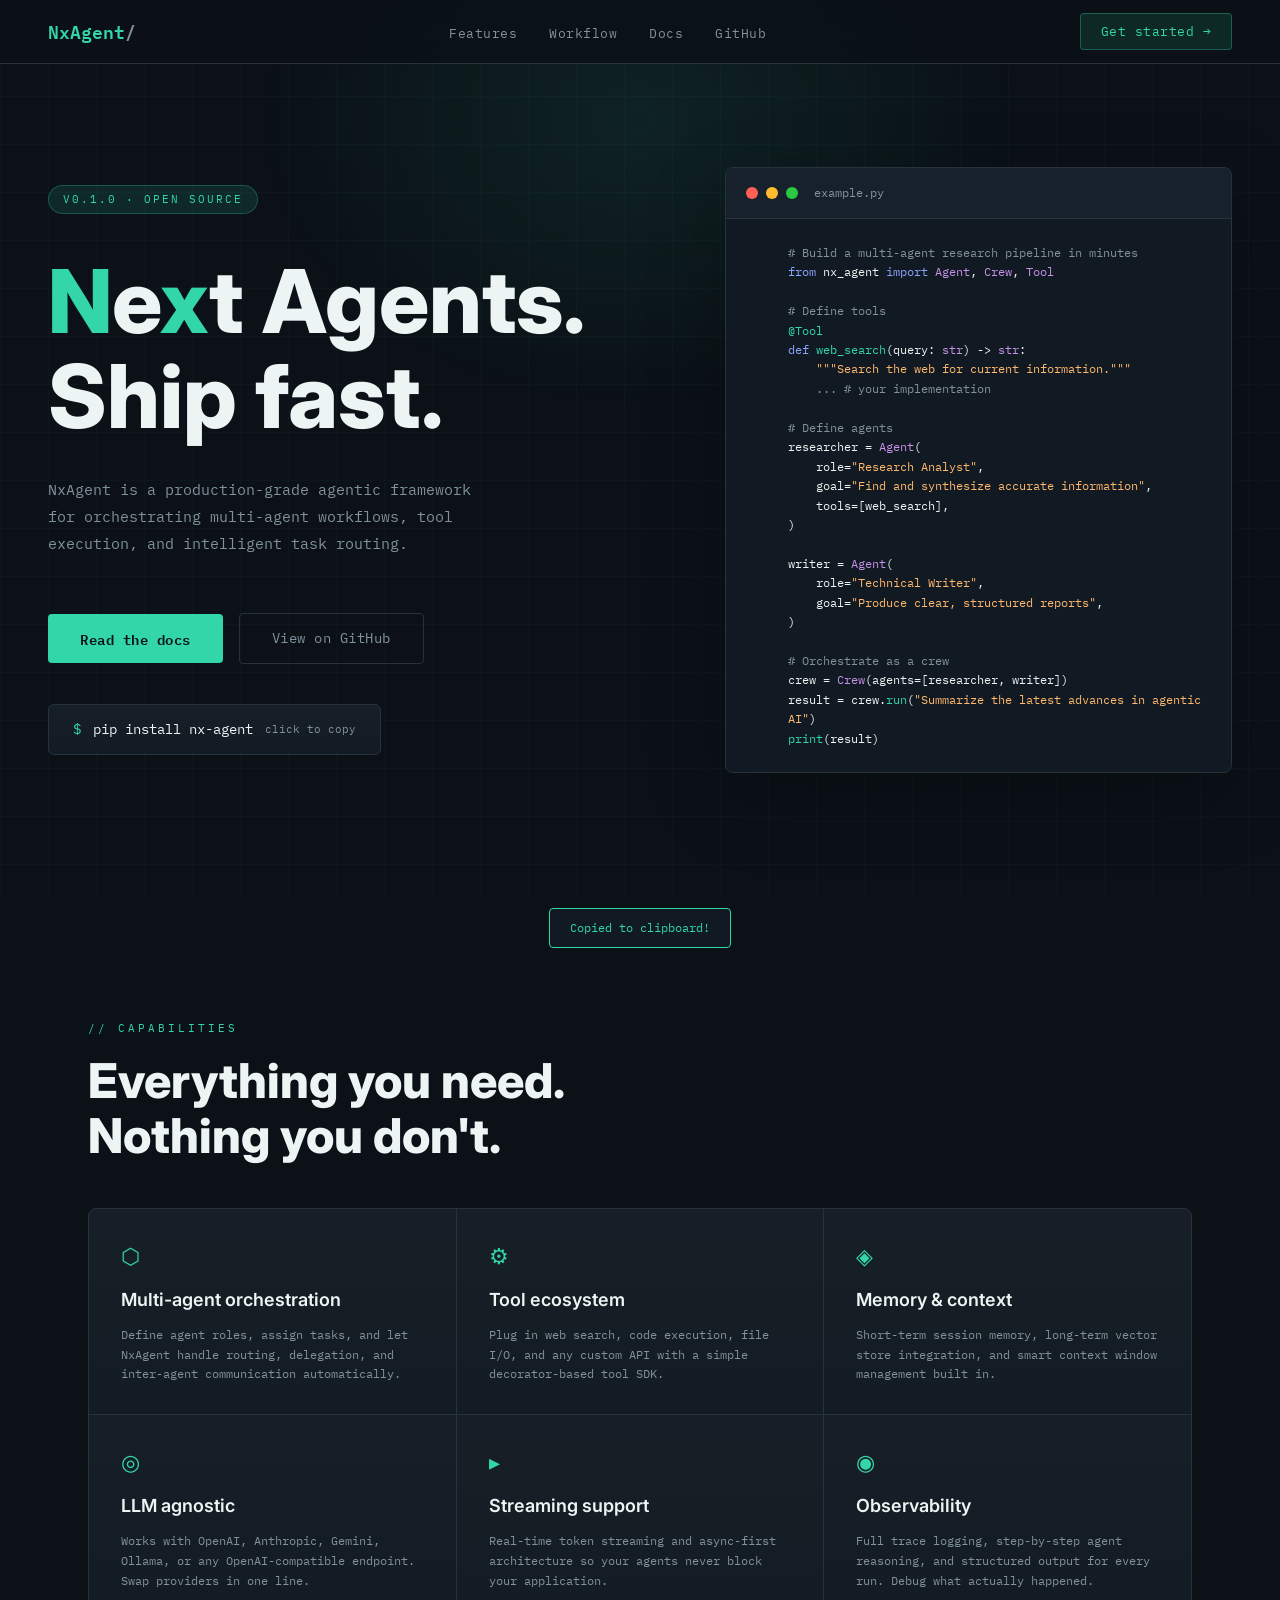
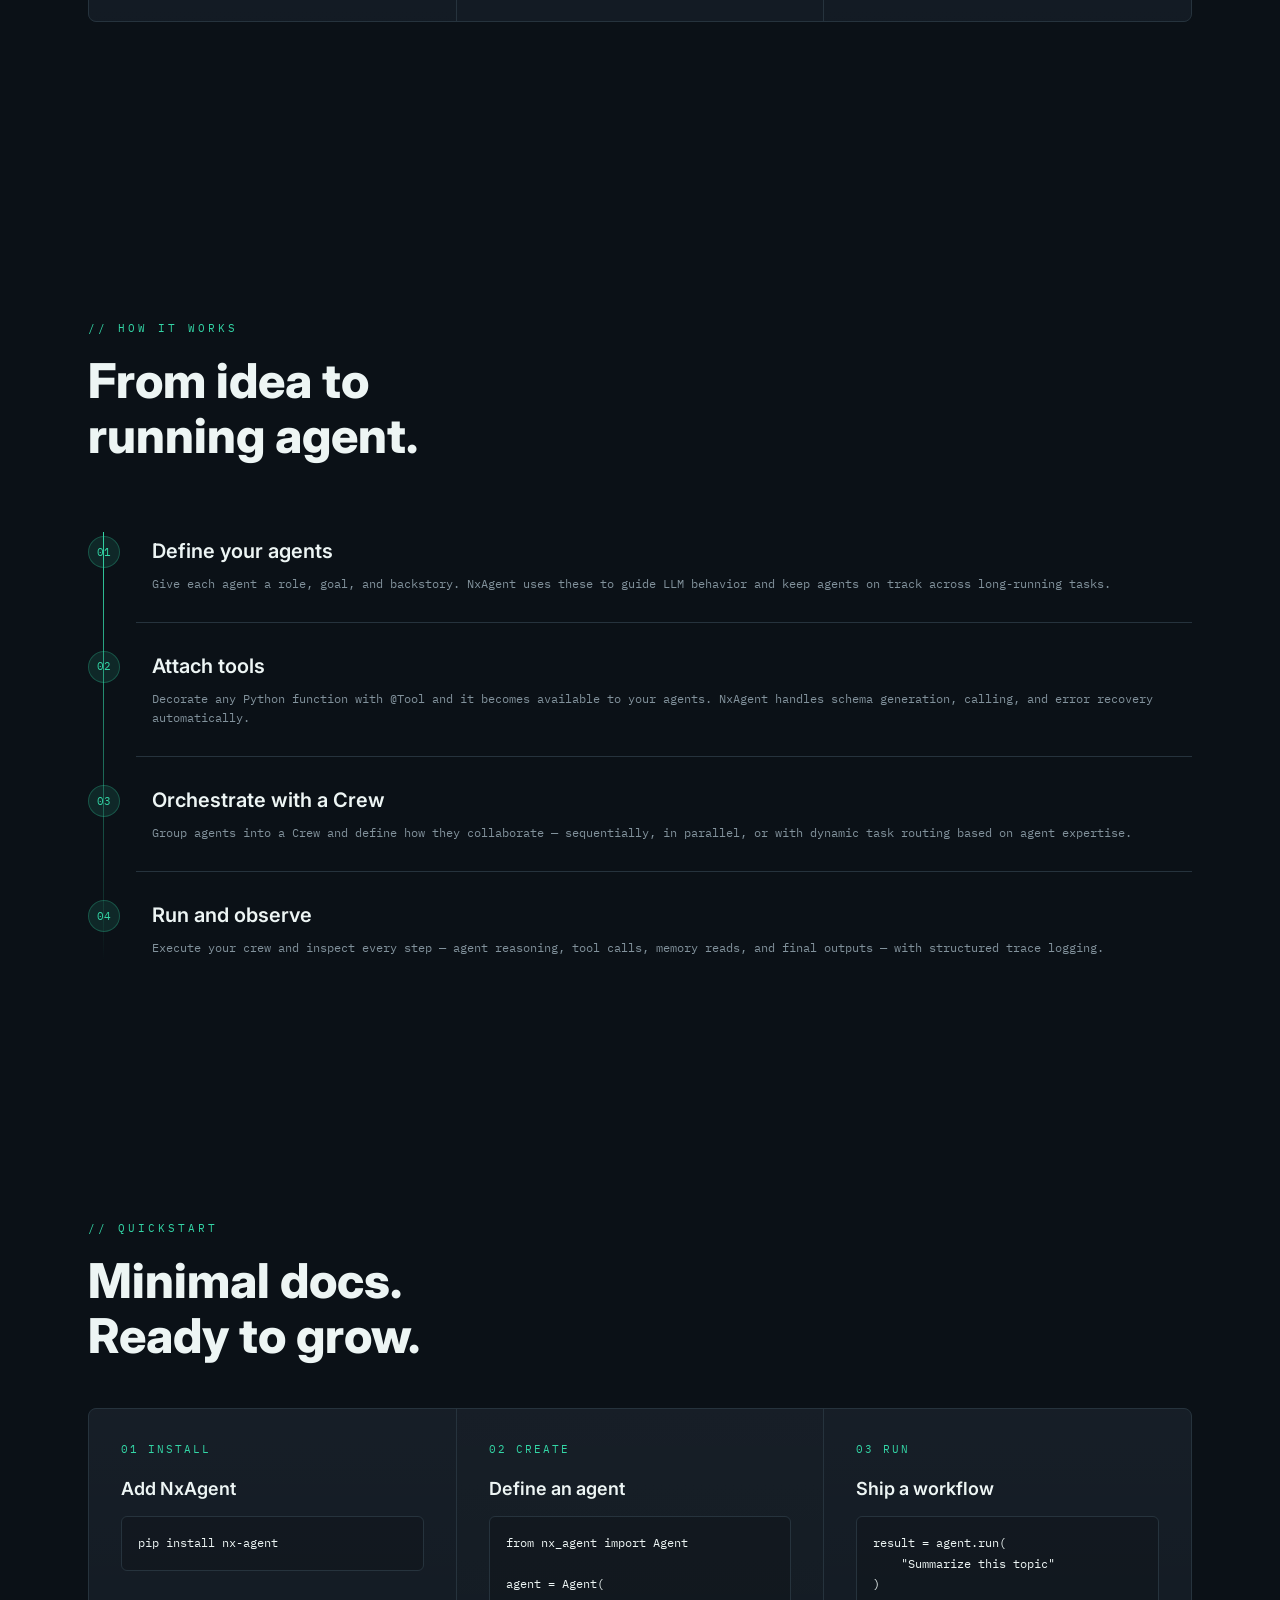
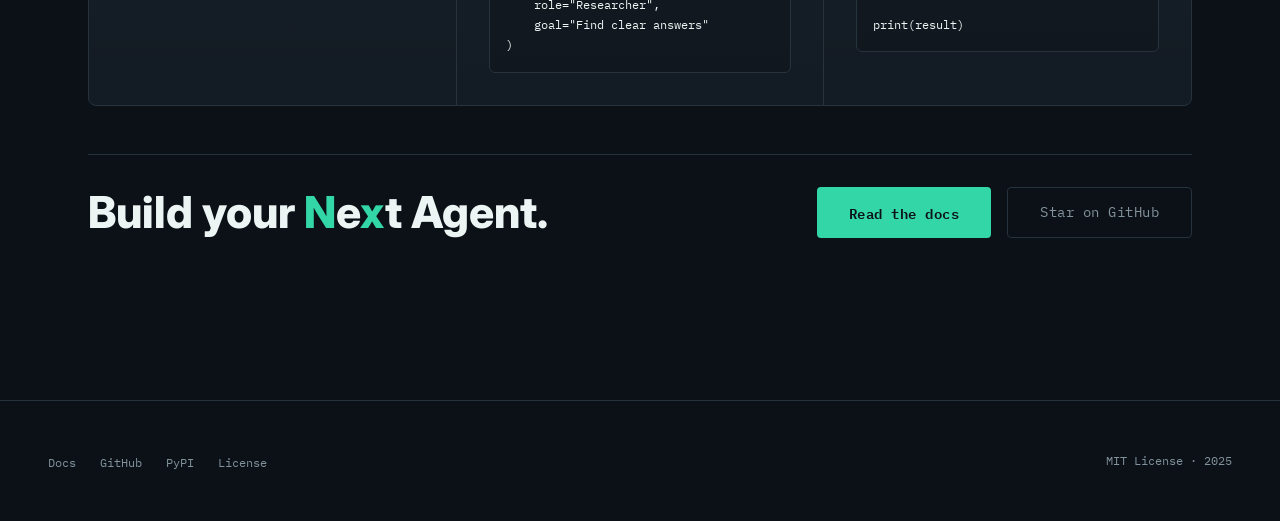
==== index.html @ e6ebbb9b "Add favicon and update page title" ====
<!DOCTYPE html>
<html lang="en">
<head>
<meta charset="UTF-8">
<meta name="viewport" content="width=device-width, initial-scale=1.0">
<title>NxAgent: Build Next Agents</title>
<link rel="icon" href="assets/favicon.svg" type="image/svg+xml">
<link href="https://fonts.googleapis.com/css2?family=IBM+Plex+Mono:wght@400;500;600&family=Inter:wght@400;500;600;700;800&display=swap" rel="stylesheet">
<link rel="stylesheet" href="assets/css/landing.css">
</head>
<body>

<!-- NAV -->
<nav>
  <a href="index.html" class="nav-logo">NxAgent<span>/</span></a>
  <ul class="nav-links">
    <li><a href="#features">Features</a></li>
    <li><a href="#howto">Workflow</a></li>
    <li><a href="docs/index.html">Docs</a></li>
    <li><a href="https://github.com/nxagent/nxagent" target="_blank" rel="noopener">GitHub</a></li>
  </ul>
  <a href="docs/get-started.html" class="nav-cta">Get started →</a>
</nav>

<!-- HERO -->
<section class="hero">
  <div class="hero-inner">
    <div class="hero-copy">
      <div class="hero-badge">v0.1.0 · open source</div>
      <h1 class="hero-title">
        <span class="line"><span class="accent">N</span>e<span class="accent">x</span>t Agents.</span>
        <span class="line">Ship fast.</span>
      </h1>
      <p class="hero-sub">
        NxAgent is a production-grade agentic framework for orchestrating multi-agent workflows, tool execution, and intelligent task routing.
      </p>
      <div class="hero-actions">
        <a href="docs/index.html" class="btn-primary">Read the docs</a>
        <a href="https://github.com/nxagent/nxagent" class="btn-secondary" target="_blank" rel="noopener">View on GitHub</a>
      </div>
      <div class="install-block">
        <div class="install-cmd" onclick="copyInstall()">
          <span class="prompt">$</span>
          <span>pip install nx-agent</span>
          <span class="copy-hint">click to copy</span>
        </div>
      </div>
    </div>
    <div class="hero-code">
      <div class="code-window">
        <div class="code-topbar">
          <div class="dot dot-r"></div>
          <div class="dot dot-y"></div>
          <div class="dot dot-g"></div>
          <span class="code-filename">example.py</span>
        </div>
        <div class="code-body">
<span class="cm"># Build a multi-agent research pipeline in minutes</span>
<br>
<span class="kw">from</span> nx_agent <span class="kw">import</span> <span class="cls">Agent</span>, <span class="cls">Crew</span>, <span class="cls">Tool</span>
<br><br>
<span class="cm"># Define tools</span>
<br>
<span class="fn">@Tool</span>
<br>
<span class="kw">def</span> <span class="fn">web_search</span>(query: <span class="cls">str</span>) -> <span class="cls">str</span>:
<br>
&nbsp;&nbsp;&nbsp;&nbsp;<span class="str">"""Search the web for current information."""</span>
<br>
&nbsp;&nbsp;&nbsp;&nbsp;<span class="cm">... # your implementation</span>
<br><br>
<span class="cm"># Define agents</span>
<br>
researcher = <span class="cls">Agent</span>(
<br>
&nbsp;&nbsp;&nbsp;&nbsp;role=<span class="str">"Research Analyst"</span>,
<br>
&nbsp;&nbsp;&nbsp;&nbsp;goal=<span class="str">"Find and synthesize accurate information"</span>,
<br>
&nbsp;&nbsp;&nbsp;&nbsp;tools=[web_search],
<br>
)
<br><br>
writer = <span class="cls">Agent</span>(
<br>
&nbsp;&nbsp;&nbsp;&nbsp;role=<span class="str">"Technical Writer"</span>,
<br>
&nbsp;&nbsp;&nbsp;&nbsp;goal=<span class="str">"Produce clear, structured reports"</span>,
<br>
)
<br><br>
<span class="cm"># Orchestrate as a crew</span>
<br>
crew = <span class="cls">Crew</span>(agents=[researcher, writer])
<br>
result = crew.<span class="fn">run</span>(<span class="str">"Summarize the latest advances in agentic AI"</span>)
<br>
<span class="fn">print</span>(result)
        </div>
      </div>
    </div>
  </div>
</section>

<!-- FEATURES -->
<section class="section" id="features">
  <div class="section-label">// capabilities</div>
  <h2 class="section-title">Everything you need.<br>Nothing you don't.</h2>
  <div class="features-grid">
    <div class="feature-card">
      <div class="feature-icon">⬡</div>
      <div class="feature-title">Multi-agent orchestration</div>
      <p class="feature-desc">Define agent roles, assign tasks, and let NxAgent handle routing, delegation, and inter-agent communication automatically.</p>
    </div>
    <div class="feature-card">
      <div class="feature-icon">⚙</div>
      <div class="feature-title">Tool ecosystem</div>
      <p class="feature-desc">Plug in web search, code execution, file I/O, and any custom API with a simple decorator-based tool SDK.</p>
    </div>
    <div class="feature-card">
      <div class="feature-icon">◈</div>
      <div class="feature-title">Memory & context</div>
      <p class="feature-desc">Short-term session memory, long-term vector store integration, and smart context window management built in.</p>
    </div>
    <div class="feature-card">
      <div class="feature-icon">◎</div>
      <div class="feature-title">LLM agnostic</div>
      <p class="feature-desc">Works with OpenAI, Anthropic, Gemini, Ollama, or any OpenAI-compatible endpoint. Swap providers in one line.</p>
    </div>
    <div class="feature-card">
      <div class="feature-icon">▸</div>
      <div class="feature-title">Streaming support</div>
      <p class="feature-desc">Real-time token streaming and async-first architecture so your agents never block your application.</p>
    </div>
    <div class="feature-card">
      <div class="feature-icon">◉</div>
      <div class="feature-title">Observability</div>
      <p class="feature-desc">Full trace logging, step-by-step agent reasoning, and structured output for every run. Debug what actually happened.</p>
    </div>
  </div>
</section>

<!-- HOW IT WORKS -->
<section class="section" id="howto">
  <div class="section-label">// how it works</div>
  <h2 class="section-title">From idea to<br>running agent.</h2>
  <div class="steps">
    <div class="step">
      <div class="step-num">01</div>
      <div class="step-content">
        <div class="step-title">Define your agents</div>
        <p class="step-desc">Give each agent a role, goal, and backstory. NxAgent uses these to guide LLM behavior and keep agents on track across long-running tasks.</p>
      </div>
    </div>
    <div class="step">
      <div class="step-num">02</div>
      <div class="step-content">
        <div class="step-title">Attach tools</div>
        <p class="step-desc">Decorate any Python function with @Tool and it becomes available to your agents. NxAgent handles schema generation, calling, and error recovery automatically.</p>
      </div>
    </div>
    <div class="step">
      <div class="step-num">03</div>
      <div class="step-content">
        <div class="step-title">Orchestrate with a Crew</div>
        <p class="step-desc">Group agents into a Crew and define how they collaborate — sequentially, in parallel, or with dynamic task routing based on agent expertise.</p>
      </div>
    </div>
    <div class="step">
      <div class="step-num">04</div>
      <div class="step-content">
        <div class="step-title">Run and observe</div>
        <p class="step-desc">Execute your crew and inspect every step — agent reasoning, tool calls, memory reads, and final outputs — with structured trace logging.</p>
      </div>
    </div>
  </div>
</section>

<!-- DOCS -->
<section class="section" id="docs">
  <div class="section-label">// quickstart</div>
  <h2 class="section-title">Minimal docs.<br>Ready to grow.</h2>
  <div class="docs-grid">
    <div class="doc-card">
      <div class="doc-kicker">01 install</div>
      <h3>Add NxAgent</h3>
      <code>pip install nx-agent</code>
    </div>
    <div class="doc-card">
      <div class="doc-kicker">02 create</div>
      <h3>Define an agent</h3>
      <code>from nx_agent import Agent

agent = Agent(
    role="Researcher",
    goal="Find clear answers"
)</code>
    </div>
    <div class="doc-card">
      <div class="doc-kicker">03 run</div>
      <h3>Ship a workflow</h3>
      <code>result = agent.run(
    "Summarize this topic"
)

print(result)</code>
    </div>
  </div>
  <div class="docs-closer">
    <h2>Build your <span style="color:var(--accent)">N</span>e<span style="color:var(--accent)">x</span>t Agent.</h2>
    <div class="actions">
      <a href="docs/index.html" class="btn-primary">Read the docs</a>
      <a href="https://github.com/nxagent/nxagent" class="btn-secondary" target="_blank" rel="noopener">Star on GitHub</a>
    </div>
  </div>
</section>

<!-- FOOTER -->
<footer>
  <ul class="footer-links">
    <li><a href="docs/index.html">Docs</a></li>
    <li><a href="https://github.com/nxagent/nxagent" target="_blank" rel="noopener">GitHub</a></li>
    <li><a href="https://pypi.org/project/nx-agent/" target="_blank" rel="noopener">PyPI</a></li>
    <li><a href="https://github.com/nxagent/nxagent/blob/main/LICENSE" target="_blank" rel="noopener">License</a></li>
  </ul>
  <div class="footer-copy">MIT License · 2025</div>
</footer>

<!-- Toast -->
<div class="toast" id="toast">Copied to clipboard!</div>

<script src="assets/js/main.js"></script>

</body>
</html>
---- assets/css/landing.css ----
*, *::before, *::after { box-sizing: border-box; margin: 0; padding: 0; }

  :root {
    --bg: #0b1117;
    --surface: #111922;
    --surface-soft: #17212b;
    --border: #26333d;
    --accent: #33d6a6;
    --accent-hot: #5ee8bd;
    --accent-dim: rgba(51,214,166,0.12);
    --accent-glow: rgba(51,214,166,0.07);
    --secondary: #8aa4ff;
    --text: #edf5f4;
    --muted: #82929c;
    --mono: 'IBM Plex Mono', monospace;
    --sans: 'Inter', system-ui, -apple-system, BlinkMacSystemFont, 'Segoe UI', sans-serif;
  }

  html { scroll-behavior: smooth; }

  body {
    background: var(--bg);
    color: var(--text);
    font-family: var(--sans);
    min-height: 100vh;
    overflow-x: hidden;
    line-height: 1.5;
  }

  /* Grid background */
  body::before {
    content: '';
    position: fixed;
    inset: 0;
    background-image:
      linear-gradient(rgba(51,214,166,0.035) 1px, transparent 1px),
      linear-gradient(90deg, rgba(51,214,166,0.035) 1px, transparent 1px);
    background-size: 48px 48px;
    pointer-events: none;
    z-index: 0;
  }

  /* Glow orb */
  body::after {
    content: '';
    position: fixed;
    top: -20vh;
    left: 50%;
    transform: translateX(-50%);
    width: 800px;
    height: 600px;
    background: radial-gradient(ellipse at center, rgba(51,214,166,0.09) 0%, transparent 68%);
    pointer-events: none;
    z-index: 0;
  }

  /* NAV */
  nav {
    position: fixed;
    top: 0; left: 0; right: 0;
    z-index: 100;
    display: flex;
    align-items: center;
    justify-content: space-between;
    padding: 0 48px;
    height: 64px;
    background: rgba(11,17,23,0.86);
    backdrop-filter: blur(12px);
    border-bottom: 1px solid var(--border);
  }

  .nav-logo {
    font-family: var(--mono);
    font-size: 18px;
    font-weight: 600;
    color: var(--accent);
    letter-spacing: 0;
    text-decoration: none;
  }

  .nav-logo span { color: var(--muted); }

  .nav-links {
    display: flex;
    gap: 32px;
    list-style: none;
  }

  .nav-links a {
    font-family: var(--mono);
    font-size: 13px;
    color: var(--muted);
    text-decoration: none;
    transition: color 0.2s;
    letter-spacing: 0.5px;
  }

  .nav-links a:hover { color: var(--text); }

  .nav-cta {
    font-family: var(--mono);
    font-size: 13px;
    padding: 8px 20px;
    background: var(--accent-dim);
    color: var(--accent);
    border: 1px solid rgba(51,214,166,0.32);
    border-radius: 4px;
    text-decoration: none;
    transition: all 0.2s;
    letter-spacing: 0.5px;
  }

  .nav-cta:hover {
    background: rgba(51,214,166,0.2);
    border-color: var(--accent);
  }

  /* HERO */
  .hero {
    position: relative;
    z-index: 1;
    min-height: 100vh;
    display: flex;
    align-items: center;
    justify-content: center;
    padding: 120px 48px 80px;
  }

  .hero-inner {
    width: 100%;
    max-width: 1240px;
    display: grid;
    grid-template-columns: minmax(0, 0.9fr) minmax(420px, 1fr);
    column-gap: 220px;
    align-items: center;
  }

  .hero-copy {
    text-align: left;
  }

  .hero-badge {
    font-family: var(--mono);
    font-size: 11px;
    color: var(--accent);
    background: var(--accent-dim);
    border: 1px solid rgba(51,214,166,0.26);
    padding: 5px 14px;
    border-radius: 100px;
    letter-spacing: 2px;
    text-transform: uppercase;
    margin-bottom: 40px;
    display: inline-flex;
    animation: fadeUp 0.6s ease both;
  }

  .hero-title {
    font-family: var(--sans);
    font-size: clamp(52px, 7.2vw, 88px);
    font-weight: 800;
    line-height: 1.08;
    letter-spacing: 0;
    margin-bottom: 32px;
    animation: fadeUp 0.7s ease 0.1s both;
  }

  .hero-title .line {
    display: block;
    white-space: nowrap;
  }

  .hero-title .accent { color: var(--accent); }

  .hero-sub {
    font-family: var(--mono);
    font-size: 15px;
    color: var(--muted);
    max-width: 560px;
    line-height: 1.8;
    margin-bottom: 56px;
    animation: fadeUp 0.7s ease 0.2s both;
  }

  .hero-actions {
    display: flex;
    gap: 16px;
    align-items: center;
    flex-wrap: wrap;
    justify-content: flex-start;
    animation: fadeUp 0.7s ease 0.3s both;
  }

  .btn-primary {
    font-family: var(--mono);
    font-size: 14px;
    padding: 14px 32px;
    background: var(--accent);
    color: #0b1117;
    border: none;
    border-radius: 4px;
    cursor: pointer;
    text-decoration: none;
    font-weight: 600;
    letter-spacing: 0.5px;
    display: inline-flex;
    align-items: center;
    justify-content: center;
    transition: all 0.2s;
  }

  .btn-primary:hover {
    background: var(--accent-hot);
    transform: translateY(-1px);
    box-shadow: 0 10px 34px rgba(51,214,166,0.24);
  }

  .btn-secondary {
    font-family: var(--mono);
    font-size: 14px;
    padding: 14px 32px;
    background: transparent;
    color: var(--muted);
    border: 1px solid var(--border);
    border-radius: 4px;
    cursor: pointer;
    text-decoration: none;
    letter-spacing: 0.5px;
    display: inline-flex;
    align-items: center;
    justify-content: center;
    transition: all 0.2s;
  }

  .btn-secondary:hover {
    color: var(--text);
    border-color: var(--muted);
  }

  /* INSTALL BLOCK */
  .install-block {
    margin-top: 40px;
    animation: fadeUp 0.7s ease 0.4s both;
  }

  .install-cmd {
    font-family: var(--mono);
    font-size: 14px;
    background: linear-gradient(180deg, rgba(255,255,255,0.025), rgba(255,255,255,0.006)), var(--surface);
    border: 1px solid var(--border);
    border-radius: 6px;
    padding: 14px 24px;
    color: var(--text);
    display: inline-flex;
    align-items: center;
    gap: 12px;
    cursor: pointer;
    transition: border-color 0.2s;
  }

  .install-cmd:hover { border-color: rgba(51,214,166,0.42); }
  .install-cmd .prompt { color: var(--accent); }
  .install-cmd .copy-hint { color: var(--muted); font-size: 11px; }

  .hero-code {
    width: 100%;
    animation: fadeUp 0.7s ease 0.35s both;
  }

  .hero-code .code-body {
    overflow: hidden;
  }

  /* FEATURES */
  .section {
    position: relative;
    z-index: 1;
    min-height: 100vh;
    scroll-margin-top: 64px;
    padding: 120px 48px 88px;
    max-width: 1200px;
    margin: 0 auto;
    display: flex;
    flex-direction: column;
    justify-content: flex-start;
  }

  .section-label {
    font-family: var(--mono);
    font-size: 11px;
    color: var(--accent);
    letter-spacing: 3px;
    text-transform: uppercase;
    margin-bottom: 16px;
  }

  .section-title {
    font-size: clamp(32px, 4.5vw, 48px);
    font-weight: 800;
    letter-spacing: 0;
    line-height: 1.16;
    margin-bottom: 44px;
  }

  .features-grid {
    display: grid;
    grid-template-columns: repeat(auto-fit, minmax(280px, 1fr));
    gap: 1px;
    background: var(--border);
    border: 1px solid var(--border);
    border-radius: 8px;
    overflow: hidden;
  }

  .feature-card {
    background: linear-gradient(180deg, rgba(255,255,255,0.025), rgba(255,255,255,0.006)), var(--surface);
    min-height: 188px;
    padding: 30px 32px;
    transition: background 0.2s;
  }

  .feature-card:hover { background: linear-gradient(180deg, var(--accent-glow), rgba(255,255,255,0.006)), var(--surface); }

  .feature-icon {
    font-family: var(--mono);
    font-size: 22px;
    color: var(--accent);
    margin-bottom: 14px;
  }

  .feature-title {
    font-size: 18px;
    font-weight: 600;
    margin-bottom: 12px;
    letter-spacing: 0;
  }

  .feature-desc {
    font-family: var(--mono);
    font-size: 12px;
    color: var(--muted);
    line-height: 1.65;
  }

  .docs-grid {
    display: grid;
    grid-template-columns: repeat(3, minmax(0, 1fr));
    gap: 1px;
    background: var(--border);
    border: 1px solid var(--border);
    border-radius: 8px;
    overflow: hidden;
  }

  .doc-card {
    background: linear-gradient(180deg, rgba(255,255,255,0.025), rgba(255,255,255,0.006)), var(--surface);
    padding: 32px;
  }

  .doc-kicker {
    font-family: var(--mono);
    font-size: 11px;
    color: var(--accent);
    letter-spacing: 2px;
    text-transform: uppercase;
    margin-bottom: 18px;
  }

  .doc-card h3 {
    font-size: 18px;
    font-weight: 600;
    letter-spacing: 0;
    margin-bottom: 14px;
  }

  .doc-card code {
    display: block;
    font-family: var(--mono);
    font-size: 12px;
    line-height: 1.7;
    color: var(--text);
    background: rgba(0,0,0,0.16);
    border: 1px solid var(--border);
    border-radius: 6px;
    padding: 16px;
    white-space: pre-wrap;
  }

  .docs-closer {
    margin-top: 48px;
    padding-top: 32px;
    border-top: 1px solid var(--border);
    display: flex;
    align-items: center;
    justify-content: space-between;
    gap: 24px;
  }

  .docs-closer h2 {
    font-size: clamp(28px, 4vw, 44px);
    font-weight: 800;
    line-height: 1.14;
    letter-spacing: 0;
  }

  .docs-closer .actions {
    display: flex;
    gap: 16px;
    flex-wrap: wrap;
    justify-content: flex-end;
  }

  .code-window {
    background: var(--surface);
    border: 1px solid var(--border);
    border-radius: 8px;
    overflow: hidden;
    box-shadow: 0 24px 80px rgba(0,0,0,0.22);
  }

  .code-topbar {
    display: flex;
    align-items: center;
    gap: 8px;
    padding: 16px 20px;
    border-bottom: 1px solid var(--border);
    background: var(--surface-soft);
  }

  .dot { width: 12px; height: 12px; border-radius: 50%; }
  .dot-r { background: #ff5f57; }
  .dot-y { background: #febc2e; }
  .dot-g { background: #28c840; }

  .code-filename {
    font-family: var(--mono);
    font-size: 12px;
    color: var(--muted);
    margin-left: 8px;
  }

  .code-body {
    padding: 24px 30px 24px 62px;
    font-family: var(--mono);
    font-size: 12px;
    line-height: 1.62;
    overflow: hidden;
  }

  .kw { color: var(--secondary); }
  .fn { color: var(--accent); }
  .str { color: #ffb86c; }
  .cm { color: var(--muted); }
  .cls { color: #c792ea; }

  /* HOW IT WORKS */
  .steps {
    display: flex;
    flex-direction: column;
    gap: 0;
    position: relative;
    padding-left: 48px;
  }

  .steps::before {
    content: '';
    position: absolute;
    left: 15px;
    top: 24px;
    bottom: 24px;
    width: 1px;
    background: linear-gradient(to bottom, var(--accent), transparent);
  }

  .step {
    display: flex;
    gap: 32px;
    align-items: flex-start;
    padding: 28px 0;
    border-bottom: 1px solid var(--border);
  }

  .step:last-child { border-bottom: none; }

  .step-num {
    font-family: var(--mono);
    font-size: 11px;
    color: var(--accent);
    background: var(--accent-dim);
    border: 1px solid rgba(51,214,166,0.26);
    width: 32px;
    height: 32px;
    border-radius: 50%;
    display: flex;
    align-items: center;
    justify-content: center;
    flex-shrink: 0;
    position: absolute;
    left: 0;
  }

  .step-content { padding-left: 16px; }

  .step-title {
    font-size: 20px;
    font-weight: 600;
    margin-bottom: 8px;
    letter-spacing: 0;
  }

  .step-desc {
    font-family: var(--mono);
    font-size: 12px;
    color: var(--muted);
    line-height: 1.65;
  }

  /* FOOTER */
  footer {
    position: relative;
    z-index: 1;
    border-top: 1px solid var(--border);
    padding: 48px;
    display: flex;
    align-items: center;
    justify-content: space-between;
  }

  .footer-logo {
    font-family: var(--mono);
    font-size: 16px;
    font-weight: 600;
    color: var(--accent);
  }

  .footer-copy {
    font-family: var(--mono);
    font-size: 12px;
    color: var(--muted);
  }

  .footer-links {
    display: flex;
    gap: 24px;
    list-style: none;
  }

  .footer-links a {
    font-family: var(--mono);
    font-size: 12px;
    color: var(--muted);
    text-decoration: none;
    transition: color 0.2s;
  }

  .footer-links a:hover { color: var(--text); }

  /* ANIMATIONS */
  @keyframes fadeUp {
    from { opacity: 0; transform: translateY(24px); }
    to   { opacity: 1; transform: translateY(0); }
  }

  /* RESPONSIVE */
  @media (max-width: 980px) {
    .hero { padding: 112px 32px 72px; }
    .hero-inner { display: flex; flex-direction: column; gap: 64px; align-items: stretch; }
    .hero-copy { text-align: center; }
    .hero-sub { margin-left: auto; margin-right: auto; }
    .hero-actions { justify-content: center; }
    .install-block { display: flex; justify-content: center; }
  }

  @media (max-width: 768px) {
    nav { padding: 0 24px; }
    .nav-links { display: none; }
    .nav-cta { padding: 8px 14px; }
    .hero { padding: 112px 24px 72px; }
    .hero-title { font-size: clamp(38px, 11.5vw, 58px); }
    .hero-sub { font-size: 14px; }
    .hero-actions { width: 100%; }
    .btn-primary, .btn-secondary { width: min(100%, 280px); }
    .install-cmd { max-width: 100%; overflow: hidden; }
    .code-body { padding: 20px 22px 20px 52px; font-size: 11px; line-height: 1.55; }
    .section {
      min-height: auto;
      padding: 80px 24px;
      justify-content: flex-start;
    }
    .section-title { margin-bottom: 32px; }
    .feature-card { min-height: auto; padding: 28px 24px; }
    .docs-grid { grid-template-columns: 1fr; }
    .doc-card { padding: 28px 24px; }
    .docs-closer { align-items: flex-start; flex-direction: column; }
    .docs-closer .actions { justify-content: flex-start; }
    .step { padding: 24px 0; }
    .steps { padding-left: 40px; }
    footer { flex-direction: column; gap: 24px; text-align: center; }
  }

  /* Copied toast */
  .toast {
    position: fixed;
    bottom: 32px;
    left: 50%;
    transform: translateX(-50%) translateY(80px);
    background: var(--surface);
    border: 1px solid var(--accent);
    color: var(--accent);
    font-family: var(--mono);
    font-size: 12px;
    padding: 10px 20px;
    border-radius: 4px;
    transition: transform 0.3s ease;
    z-index: 999;
  }

  .toast.show { transform: translateX(-50%) translateY(0); }
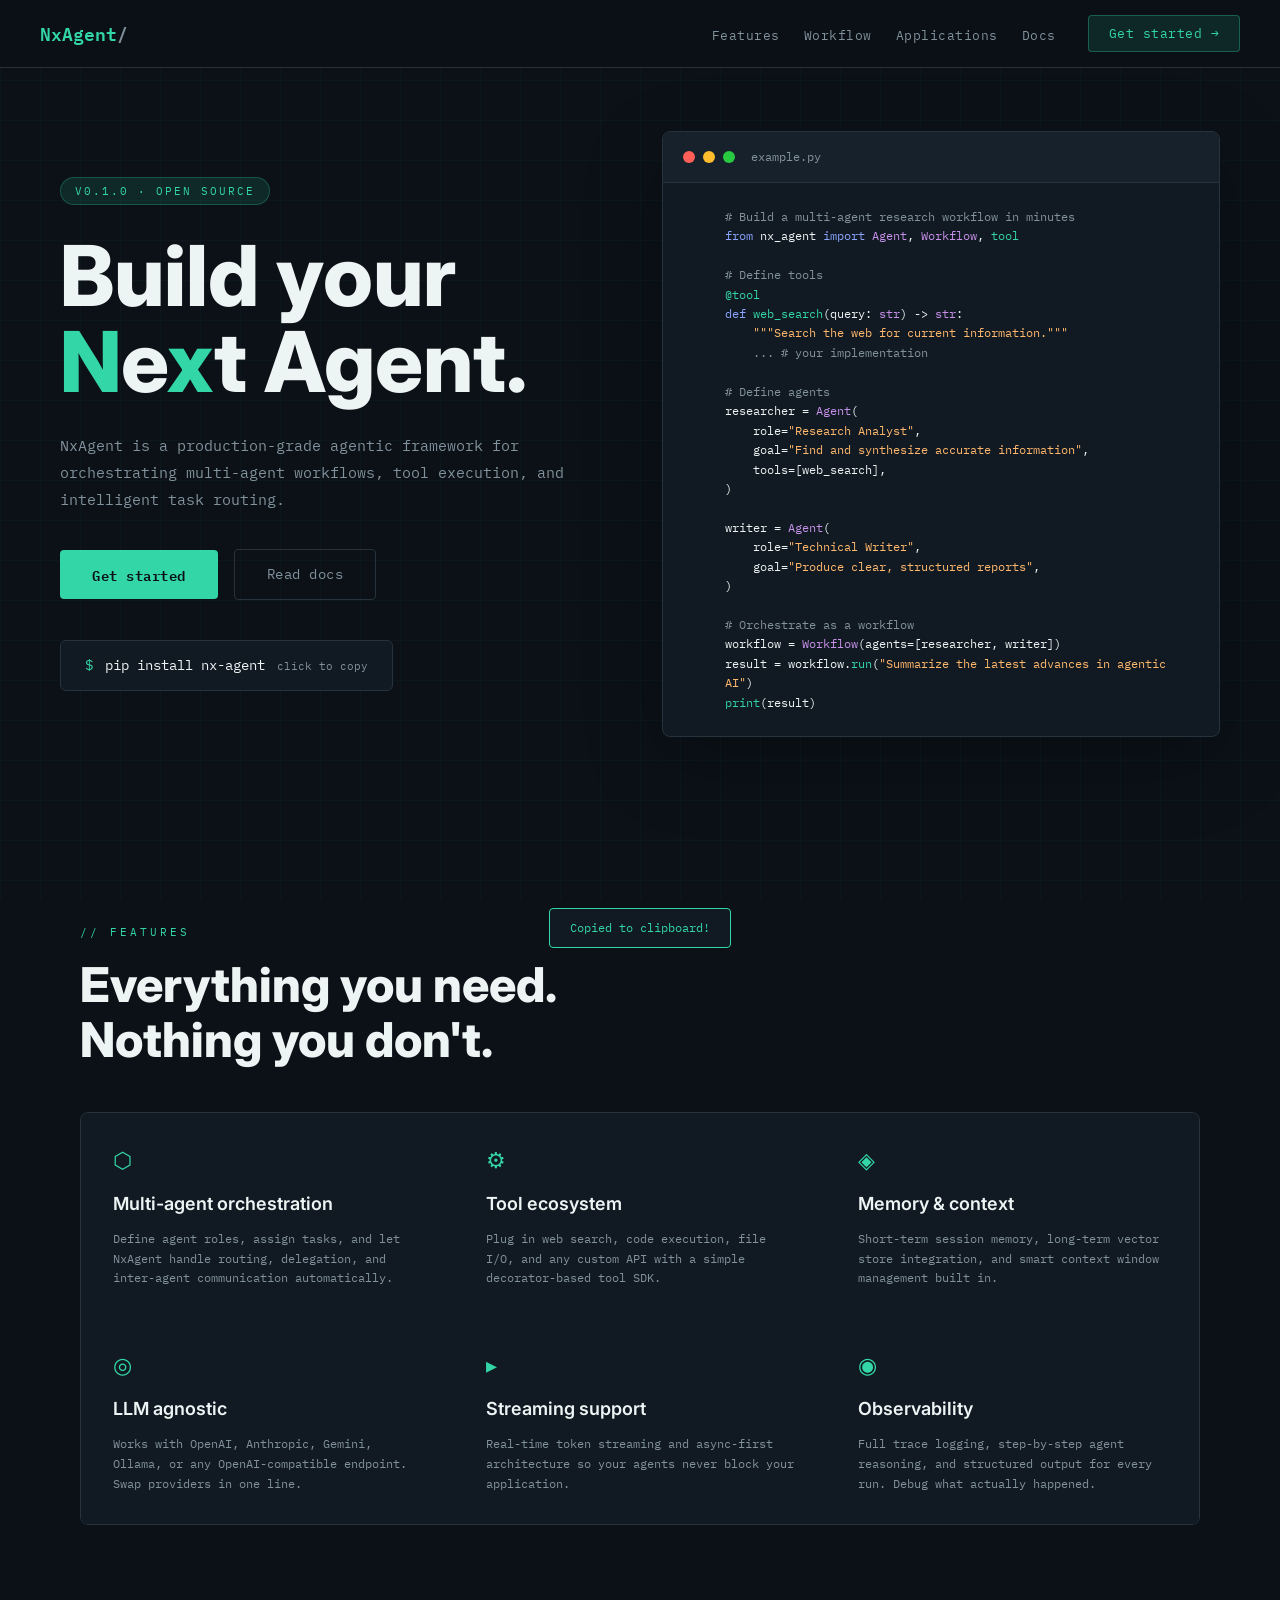
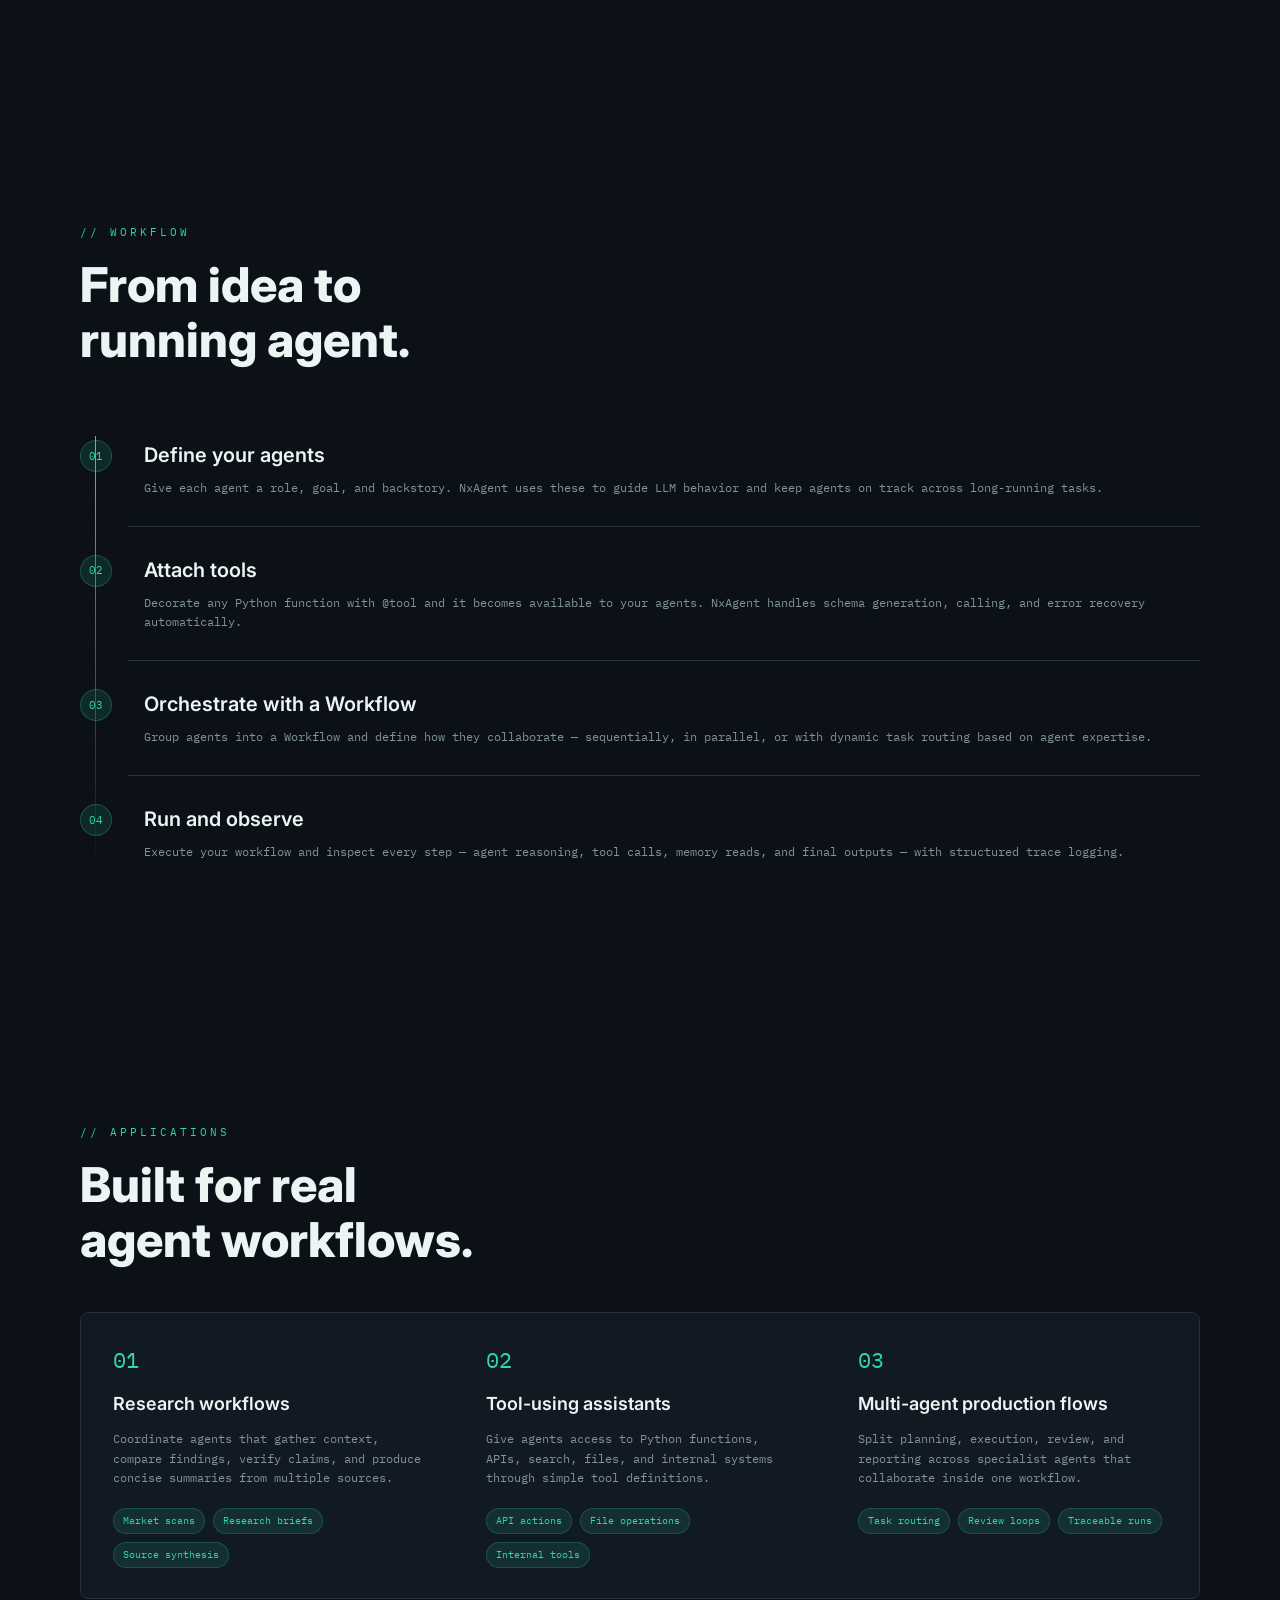
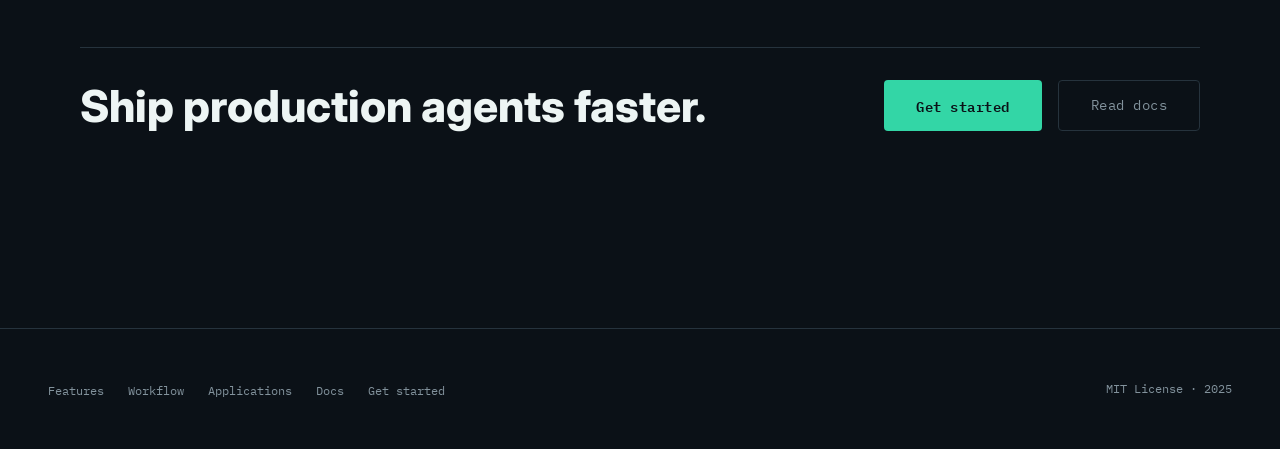
==== commit ff1f2cc6: "intial commit v0.1.0" ====
--- a/index.html
+++ b/index.html
@@ -3,40 +3,45 @@
 <head>
 <meta charset="UTF-8">
 <meta name="viewport" content="width=device-width, initial-scale=1.0">
-<title>NxAgent: Build Next Agents</title>
+<title>NxAgent | Next Agent</title>
 <link rel="icon" href="assets/favicon.svg" type="image/svg+xml">
-<link href="https://fonts.googleapis.com/css2?family=IBM+Plex+Mono:wght@400;500;600&family=Inter:wght@400;500;600;700;800&display=swap" rel="stylesheet">
+<script>
+if (location.protocol !== 'file:' && location.pathname.endsWith('/index.html')) {
+  location.replace(location.pathname.replace(/index\.html$/, '') + location.search + location.hash);
+}
+</script>
+<link href="https://fonts.googleapis.com/css2?family=IBM+Plex+Mono:wght@400;500;600&amp;family=Inter:wght@400;500;600;700;800&amp;display=swap" rel="stylesheet">
 <link rel="stylesheet" href="assets/css/landing.css">
 </head>
 <body>
 
 <!-- NAV -->
 <nav>
-  <a href="index.html" class="nav-logo">NxAgent<span>/</span></a>
+  <a href="#top" class="nav-logo">NxAgent<span>/</span></a>
   <ul class="nav-links">
     <li><a href="#features">Features</a></li>
-    <li><a href="#howto">Workflow</a></li>
-    <li><a href="docs/index.html">Docs</a></li>
-    <li><a href="https://github.com/nxagent/nxagent" target="_blank" rel="noopener">GitHub</a></li>
+    <li><a href="#workflow">Workflow</a></li>
+    <li><a href="#applications">Applications</a></li>
+    <li><a href="docs/">Docs</a></li>
   </ul>
-  <a href="docs/get-started.html" class="nav-cta">Get started →</a>
+  <a href="get-started/" class="nav-cta">Get started &rarr;</a>
 </nav>
 
 <!-- HERO -->
-<section class="hero">
+<section class="hero" id="top">
   <div class="hero-inner">
     <div class="hero-copy">
       <div class="hero-badge">v0.1.0 · open source</div>
       <h1 class="hero-title">
-        <span class="line"><span class="accent">N</span>e<span class="accent">x</span>t Agents.</span>
-        <span class="line">Ship fast.</span>
+        <span class="line">Build your</span>
+        <span class="line"><span class="accent">N</span>e<span class="accent">x</span>t Agent.</span>
       </h1>
       <p class="hero-sub">
         NxAgent is a production-grade agentic framework for orchestrating multi-agent workflows, tool execution, and intelligent task routing.
       </p>
       <div class="hero-actions">
-        <a href="docs/index.html" class="btn-primary">Read the docs</a>
-        <a href="https://github.com/nxagent/nxagent" class="btn-secondary" target="_blank" rel="noopener">View on GitHub</a>
+        <a href="get-started/" class="btn-primary">Get started</a>
+        <a href="docs/" class="btn-secondary">Read docs</a>
       </div>
       <div class="install-block">
         <div class="install-cmd" onclick="copyInstall()">
@@ -55,19 +60,19 @@
           <span class="code-filename">example.py</span>
         </div>
         <div class="code-body">
-<span class="cm"># Build a multi-agent research pipeline in minutes</span>
-<br>
-<span class="kw">from</span> nx_agent <span class="kw">import</span> <span class="cls">Agent</span>, <span class="cls">Crew</span>, <span class="cls">Tool</span>
+<span class="cm"># Build a multi-agent research workflow in minutes</span>
+<br>
+<span class="kw">from</span> nx_agent <span class="kw">import</span> <span class="cls">Agent</span>, <span class="cls">Workflow</span>, <span class="fn">tool</span>
 <br><br>
 <span class="cm"># Define tools</span>
 <br>
-<span class="fn">@Tool</span>
+<span class="fn">@tool</span>
 <br>
 <span class="kw">def</span> <span class="fn">web_search</span>(query: <span class="cls">str</span>) -> <span class="cls">str</span>:
 <br>
 &nbsp;&nbsp;&nbsp;&nbsp;<span class="str">"""Search the web for current information."""</span>
 <br>
-&nbsp;&nbsp;&nbsp;&nbsp;<span class="cm">... # your implementation</span>
+&nbsp;&nbsp;&nbsp;&nbsp;<span class="cm">...  # your implementation</span>
 <br><br>
 <span class="cm"># Define agents</span>
 <br>
@@ -89,11 +94,11 @@
 <br>
 )
 <br><br>
-<span class="cm"># Orchestrate as a crew</span>
-<br>
-crew = <span class="cls">Crew</span>(agents=[researcher, writer])
-<br>
-result = crew.<span class="fn">run</span>(<span class="str">"Summarize the latest advances in agentic AI"</span>)
+<span class="cm"># Orchestrate as a workflow</span>
+<br>
+workflow = <span class="cls">Workflow</span>(agents=[researcher, writer])
+<br>
+result = workflow.<span class="fn">run</span>(<span class="str">"Summarize the latest advances in agentic AI"</span>)
 <br>
 <span class="fn">print</span>(result)
         </div>
@@ -104,7 +109,7 @@
 
 <!-- FEATURES -->
 <section class="section" id="features">
-  <div class="section-label">// capabilities</div>
+  <div class="section-label">// features</div>
   <h2 class="section-title">Everything you need.<br>Nothing you don't.</h2>
   <div class="features-grid">
     <div class="feature-card">
@@ -141,8 +146,8 @@
 </section>
 
 <!-- HOW IT WORKS -->
-<section class="section" id="howto">
-  <div class="section-label">// how it works</div>
+<section class="section" id="workflow">
+  <div class="section-label">// workflow</div>
   <h2 class="section-title">From idea to<br>running agent.</h2>
   <div class="steps">
     <div class="step">
@@ -156,61 +161,67 @@
       <div class="step-num">02</div>
       <div class="step-content">
         <div class="step-title">Attach tools</div>
-        <p class="step-desc">Decorate any Python function with @Tool and it becomes available to your agents. NxAgent handles schema generation, calling, and error recovery automatically.</p>
+        <p class="step-desc">Decorate any Python function with @tool and it becomes available to your agents. NxAgent handles schema generation, calling, and error recovery automatically.</p>
       </div>
     </div>
     <div class="step">
       <div class="step-num">03</div>
       <div class="step-content">
-        <div class="step-title">Orchestrate with a Crew</div>
-        <p class="step-desc">Group agents into a Crew and define how they collaborate — sequentially, in parallel, or with dynamic task routing based on agent expertise.</p>
+        <div class="step-title">Orchestrate with a Workflow</div>
+        <p class="step-desc">Group agents into a Workflow and define how they collaborate — sequentially, in parallel, or with dynamic task routing based on agent expertise.</p>
       </div>
     </div>
     <div class="step">
       <div class="step-num">04</div>
       <div class="step-content">
         <div class="step-title">Run and observe</div>
-        <p class="step-desc">Execute your crew and inspect every step — agent reasoning, tool calls, memory reads, and final outputs — with structured trace logging.</p>
-      </div>
-    </div>
-  </div>
-</section>
-
-<!-- DOCS -->
-<section class="section" id="docs">
-  <div class="section-label">// quickstart</div>
-  <h2 class="section-title">Minimal docs.<br>Ready to grow.</h2>
-  <div class="docs-grid">
-    <div class="doc-card">
-      <div class="doc-kicker">01 install</div>
-      <h3>Add NxAgent</h3>
-      <code>pip install nx-agent</code>
-    </div>
-    <div class="doc-card">
-      <div class="doc-kicker">02 create</div>
-      <h3>Define an agent</h3>
-      <code>from nx_agent import Agent
-
-agent = Agent(
-    role="Researcher",
-    goal="Find clear answers"
-)</code>
-    </div>
-    <div class="doc-card">
-      <div class="doc-kicker">03 run</div>
-      <h3>Ship a workflow</h3>
-      <code>result = agent.run(
-    "Summarize this topic"
-)
-
-print(result)</code>
+        <p class="step-desc">Execute your workflow and inspect every step — agent reasoning, tool calls, memory reads, and final outputs — with structured trace logging.</p>
+      </div>
+    </div>
+  </div>
+</section>
+
+<!-- APPLICATIONS -->
+<section class="section" id="applications">
+  <div class="section-label">// applications</div>
+  <h2 class="section-title">Built for real<br>agent workflows.</h2>
+  <div class="features-grid">
+    <div class="feature-card">
+      <div class="feature-icon">01</div>
+      <div class="feature-title">Research workflows</div>
+      <p class="feature-desc">Coordinate agents that gather context, compare findings, verify claims, and produce concise summaries from multiple sources.</p>
+      <div class="application-tags">
+        <span>Market scans</span>
+        <span>Research briefs</span>
+        <span>Source synthesis</span>
+      </div>
+    </div>
+    <div class="feature-card">
+      <div class="feature-icon">02</div>
+      <div class="feature-title">Tool-using assistants</div>
+      <p class="feature-desc">Give agents access to Python functions, APIs, search, files, and internal systems through simple tool definitions.</p>
+      <div class="application-tags">
+        <span>API actions</span>
+        <span>File operations</span>
+        <span>Internal tools</span>
+      </div>
+    </div>
+    <div class="feature-card">
+      <div class="feature-icon">03</div>
+      <div class="feature-title">Multi-agent production flows</div>
+      <p class="feature-desc">Split planning, execution, review, and reporting across specialist agents that collaborate inside one workflow.</p>
+      <div class="application-tags">
+        <span>Task routing</span>
+        <span>Review loops</span>
+        <span>Traceable runs</span>
+      </div>
     </div>
   </div>
   <div class="docs-closer">
-    <h2>Build your <span style="color:var(--accent)">N</span>e<span style="color:var(--accent)">x</span>t Agent.</h2>
+    <h2>Ship production agents faster.</h2>
     <div class="actions">
-      <a href="docs/index.html" class="btn-primary">Read the docs</a>
-      <a href="https://github.com/nxagent/nxagent" class="btn-secondary" target="_blank" rel="noopener">Star on GitHub</a>
+      <a href="get-started/" class="btn-primary">Get started</a>
+      <a href="docs/" class="btn-secondary">Read docs</a>
     </div>
   </div>
 </section>
@@ -218,10 +229,11 @@
 <!-- FOOTER -->
 <footer>
   <ul class="footer-links">
-    <li><a href="docs/index.html">Docs</a></li>
-    <li><a href="https://github.com/nxagent/nxagent" target="_blank" rel="noopener">GitHub</a></li>
-    <li><a href="https://pypi.org/project/nx-agent/" target="_blank" rel="noopener">PyPI</a></li>
-    <li><a href="https://github.com/nxagent/nxagent/blob/main/LICENSE" target="_blank" rel="noopener">License</a></li>
+    <li><a href="#features">Features</a></li>
+    <li><a href="#workflow">Workflow</a></li>
+    <li><a href="#applications">Applications</a></li>
+    <li><a href="docs/">Docs</a></li>
+    <li><a href="get-started/">Get started</a></li>
   </ul>
   <div class="footer-copy">MIT License · 2025</div>
 </footer>
--- a/assets/css/landing.css
+++ b/assets/css/landing.css
@@ -27,7 +27,6 @@
     line-height: 1.5;
   }
 
-  /* Grid background */
   body::before {
     content: '';
     position: fixed;
@@ -35,23 +34,13 @@
     background-image:
       linear-gradient(rgba(51,214,166,0.035) 1px, transparent 1px),
       linear-gradient(90deg, rgba(51,214,166,0.035) 1px, transparent 1px);
-    background-size: 48px 48px;
+    background-size: 40px 40px;
     pointer-events: none;
     z-index: 0;
   }
 
-  /* Glow orb */
   body::after {
-    content: '';
-    position: fixed;
-    top: -20vh;
-    left: 50%;
-    transform: translateX(-50%);
-    width: 800px;
-    height: 600px;
-    background: radial-gradient(ellipse at center, rgba(51,214,166,0.09) 0%, transparent 68%);
-    pointer-events: none;
-    z-index: 0;
+    content: none;
   }
 
   /* NAV */
@@ -59,12 +48,13 @@
     position: fixed;
     top: 0; left: 0; right: 0;
     z-index: 100;
-    display: flex;
-    align-items: center;
-    justify-content: space-between;
-    padding: 0 48px;
-    height: 64px;
-    background: rgba(11,17,23,0.86);
+    display: grid;
+    grid-template-columns: auto 1fr auto;
+    gap: 32px;
+    align-items: center;
+    padding: 0 40px;
+    height: 68px;
+    background: rgba(11,17,23,0.88);
     backdrop-filter: blur(12px);
     border-bottom: 1px solid var(--border);
   }
@@ -82,7 +72,8 @@
 
   .nav-links {
     display: flex;
-    gap: 32px;
+    gap: 24px;
+    justify-content: flex-end;
     list-style: none;
   }
 
@@ -95,7 +86,10 @@
     letter-spacing: 0.5px;
   }
 
-  .nav-links a:hover { color: var(--text); }
+  .nav-links a:hover,
+  .nav-links a.is-active {
+    color: var(--text);
+  }
 
   .nav-cta {
     font-family: var(--mono);
@@ -110,7 +104,8 @@
     letter-spacing: 0.5px;
   }
 
-  .nav-cta:hover {
+  .nav-cta:hover,
+  .nav-cta.is-active {
     background: rgba(51,214,166,0.2);
     border-color: var(--accent);
   }
@@ -123,15 +118,16 @@
     display: flex;
     align-items: center;
     justify-content: center;
-    padding: 120px 48px 80px;
+    min-height: 92vh;
+    padding: 112px 40px 72px;
   }
 
   .hero-inner {
     width: 100%;
-    max-width: 1240px;
+    max-width: 1160px;
     display: grid;
-    grid-template-columns: minmax(0, 0.9fr) minmax(420px, 1fr);
-    column-gap: 220px;
+    grid-template-columns: minmax(0, 0.92fr) minmax(420px, 1fr);
+    column-gap: 88px;
     align-items: center;
   }
 
@@ -149,18 +145,18 @@
     border-radius: 100px;
     letter-spacing: 2px;
     text-transform: uppercase;
-    margin-bottom: 40px;
+    margin-bottom: 28px;
     display: inline-flex;
     animation: fadeUp 0.6s ease both;
   }
 
   .hero-title {
     font-family: var(--sans);
-    font-size: clamp(52px, 7.2vw, 88px);
+    font-size: clamp(52px, 7vw, 84px);
     font-weight: 800;
-    line-height: 1.08;
-    letter-spacing: 0;
-    margin-bottom: 32px;
+    line-height: 1.02;
+    letter-spacing: 0;
+    margin-bottom: 28px;
     animation: fadeUp 0.7s ease 0.1s both;
   }
 
@@ -177,7 +173,7 @@
     color: var(--muted);
     max-width: 560px;
     line-height: 1.8;
-    margin-bottom: 56px;
+    margin-bottom: 36px;
     animation: fadeUp 0.7s ease 0.2s both;
   }
 
@@ -245,7 +241,7 @@
   .install-cmd {
     font-family: var(--mono);
     font-size: 14px;
-    background: linear-gradient(180deg, rgba(255,255,255,0.025), rgba(255,255,255,0.006)), var(--surface);
+    background: var(--surface);
     border: 1px solid var(--border);
     border-radius: 6px;
     padding: 14px 24px;
@@ -275,8 +271,8 @@
     position: relative;
     z-index: 1;
     min-height: 100vh;
-    scroll-margin-top: 64px;
-    padding: 120px 48px 88px;
+    scroll-margin-top: 88px;
+    padding: 96px 40px 72px;
     max-width: 1200px;
     margin: 0 auto;
     display: flex;
@@ -305,20 +301,20 @@
     display: grid;
     grid-template-columns: repeat(auto-fit, minmax(280px, 1fr));
     gap: 1px;
-    background: var(--border);
     border: 1px solid var(--border);
     border-radius: 8px;
     overflow: hidden;
+    gap: 0;
   }
 
   .feature-card {
-    background: linear-gradient(180deg, rgba(255,255,255,0.025), rgba(255,255,255,0.006)), var(--surface);
+    background: var(--surface);
     min-height: 188px;
     padding: 30px 32px;
     transition: background 0.2s;
   }
 
-  .feature-card:hover { background: linear-gradient(180deg, var(--accent-glow), rgba(255,255,255,0.006)), var(--surface); }
+  .feature-card:hover { background: linear-gradient(180deg, var(--accent-glow), rgba(255,255,255,0)), var(--surface); }
 
   .feature-icon {
     font-family: var(--mono);
@@ -339,20 +335,39 @@
     font-size: 12px;
     color: var(--muted);
     line-height: 1.65;
+  }
+
+  .application-tags {
+    display: flex;
+    flex-wrap: wrap;
+    gap: 8px;
+    margin-top: 20px;
+  }
+
+  .application-tags span {
+    font-family: var(--mono);
+    font-size: 10px;
+    line-height: 1;
+    color: var(--accent);
+    background: var(--accent-dim);
+    border: 1px solid rgba(51,214,166,0.2);
+    border-radius: 999px;
+    padding: 7px 9px;
+    white-space: nowrap;
   }
 
   .docs-grid {
     display: grid;
     grid-template-columns: repeat(3, minmax(0, 1fr));
     gap: 1px;
-    background: var(--border);
     border: 1px solid var(--border);
     border-radius: 8px;
     overflow: hidden;
+    gap: 0;
   }
 
   .doc-card {
-    background: linear-gradient(180deg, rgba(255,255,255,0.025), rgba(255,255,255,0.006)), var(--surface);
+    background: var(--surface);
     padding: 32px;
   }
 
@@ -370,6 +385,10 @@
     font-weight: 600;
     letter-spacing: 0;
     margin-bottom: 14px;
+  }
+
+  .doc-card p {
+    margin-top: 16px;
   }
 
   .doc-card code {
@@ -407,6 +426,241 @@
     gap: 16px;
     flex-wrap: wrap;
     justify-content: flex-end;
+  }
+
+  .docs-intro-cta {
+    margin-top: 0;
+    margin-bottom: 44px;
+  }
+
+  /* CONTENT PAGES */
+  .page-shell {
+    position: relative;
+    z-index: 1;
+    width: min(1120px, calc(100% - 80px));
+    margin: 0 auto;
+    padding: 132px 0 88px;
+  }
+
+  .page-hero {
+    max-width: 780px;
+    margin-bottom: 44px;
+  }
+
+  .page-hero h1 {
+    font-family: var(--sans);
+    font-size: clamp(32px, 4.5vw, 48px);
+    font-weight: 800;
+    line-height: 1.16;
+    letter-spacing: 0;
+    margin-bottom: 20px;
+  }
+
+  .page-hero p {
+    font-family: var(--mono);
+    color: var(--muted);
+    font-size: 15px;
+    line-height: 1.8;
+  }
+
+  .docs-grid-wide {
+    grid-template-columns: repeat(2, minmax(0, 1fr));
+  }
+
+  .doc-toc {
+    display: flex;
+    flex-wrap: wrap;
+    gap: 10px;
+    margin-bottom: 56px;
+    padding-bottom: 28px;
+    border-bottom: 1px solid var(--border);
+  }
+
+  .doc-toc a {
+    font-family: var(--mono);
+    font-size: 12px;
+    color: var(--muted);
+    text-decoration: none;
+    background: var(--surface);
+    border: 1px solid var(--border);
+    border-radius: 999px;
+    padding: 9px 12px;
+    transition: color 0.2s, border-color 0.2s, background 0.2s;
+  }
+
+  .doc-toc a:hover {
+    color: var(--accent);
+    border-color: rgba(51,214,166,0.34);
+    background: var(--accent-dim);
+  }
+
+  .doc-section {
+    scroll-margin-top: 96px;
+    padding: 0 0 56px;
+    margin-bottom: 56px;
+    border-bottom: 1px solid var(--border);
+  }
+
+  .doc-section:last-of-type {
+    margin-bottom: 0;
+  }
+
+  .doc-section-head {
+    max-width: 760px;
+    margin-bottom: 24px;
+  }
+
+  .doc-section-head h2 {
+    font-size: clamp(26px, 3vw, 36px);
+    font-weight: 800;
+    line-height: 1.18;
+    letter-spacing: 0;
+    margin-bottom: 14px;
+  }
+
+  .doc-section-head p,
+  .concept-grid p,
+  .doc-note {
+    font-family: var(--mono);
+    font-size: 12px;
+    color: var(--muted);
+    line-height: 1.7;
+  }
+
+  .doc-section-head code {
+    color: var(--accent);
+  }
+
+  .doc-panel {
+    background: var(--surface);
+    border: 1px solid var(--border);
+    border-radius: 8px;
+    padding: 24px;
+  }
+
+  .doc-panel h3 {
+    font-size: 17px;
+    font-weight: 600;
+    letter-spacing: 0;
+    margin-bottom: 14px;
+  }
+
+  .doc-panel code {
+    display: block;
+    font-family: var(--mono);
+    font-size: 12px;
+    line-height: 1.72;
+    color: var(--text);
+    background: rgba(0,0,0,0.16);
+    border: 1px solid var(--border);
+    border-radius: 6px;
+    padding: 16px;
+    white-space: pre-wrap;
+    overflow-x: auto;
+  }
+
+  .doc-panel > code:only-child {
+    margin: 0;
+  }
+
+  .concept-grid {
+    display: grid;
+    grid-template-columns: repeat(4, minmax(0, 1fr));
+    gap: 1px;
+    border: 1px solid var(--border);
+    border-radius: 8px;
+    overflow: hidden;
+  }
+
+  .concept-grid article {
+    background: var(--surface);
+    padding: 24px;
+  }
+
+  .concept-grid h3 {
+    font-size: 17px;
+    font-weight: 600;
+    letter-spacing: 0;
+    margin-bottom: 10px;
+  }
+
+  .doc-note {
+    margin-top: 16px;
+    background: var(--accent-dim);
+    border: 1px solid rgba(51,214,166,0.22);
+    border-radius: 8px;
+    padding: 16px 18px;
+  }
+
+  .doc-note strong {
+    color: var(--accent);
+    font-weight: 600;
+  }
+
+  .split-docs {
+    display: grid;
+    grid-template-columns: repeat(2, minmax(0, 1fr));
+    gap: 16px;
+  }
+
+  .quickstart {
+    display: flex;
+    flex-direction: column;
+    border: 1px solid var(--border);
+    border-radius: 8px;
+    overflow: hidden;
+  }
+
+  .quick-step {
+    display: grid;
+    grid-template-columns: 64px 1fr;
+    gap: 24px;
+    background: var(--surface);
+    padding: 32px;
+    border-bottom: 1px solid var(--border);
+  }
+
+  .quick-step:last-child {
+    border-bottom: none;
+  }
+
+  .quick-step .step-num {
+    position: static;
+  }
+
+  .quick-step h2 {
+    font-family: var(--sans);
+    font-size: 20px;
+    font-weight: 600;
+    line-height: 1.2;
+    letter-spacing: 0;
+    margin-bottom: 16px;
+  }
+
+  .quick-step .step-desc {
+    margin-bottom: 16px;
+  }
+
+  .quick-step .step-desc code {
+    color: var(--accent);
+    background: transparent;
+    border: none;
+    padding: 0;
+    display: inline;
+    font-size: inherit;
+  }
+
+  .quick-step code {
+    display: block;
+    font-family: var(--mono);
+    font-size: 12px;
+    line-height: 1.7;
+    color: var(--text);
+    background: rgba(0,0,0,0.16);
+    border: 1px solid var(--border);
+    border-radius: 6px;
+    padding: 16px;
+    white-space: pre-wrap;
   }
 
   .code-window {
@@ -592,6 +846,13 @@
     .doc-card { padding: 28px 24px; }
     .docs-closer { align-items: flex-start; flex-direction: column; }
     .docs-closer .actions { justify-content: flex-start; }
+    .page-shell { width: calc(100% - 48px); padding: 120px 0 72px; }
+    .docs-grid-wide { grid-template-columns: 1fr; }
+    .doc-toc { margin-bottom: 40px; }
+    .doc-section { padding-bottom: 40px; margin-bottom: 40px; }
+    .doc-panel { padding: 20px; }
+    .concept-grid, .split-docs { grid-template-columns: 1fr; }
+    .quick-step { grid-template-columns: 1fr; padding: 28px 24px; }
     .step { padding: 24px 0; }
     .steps { padding-left: 40px; }
     footer { flex-direction: column; gap: 24px; text-align: center; }
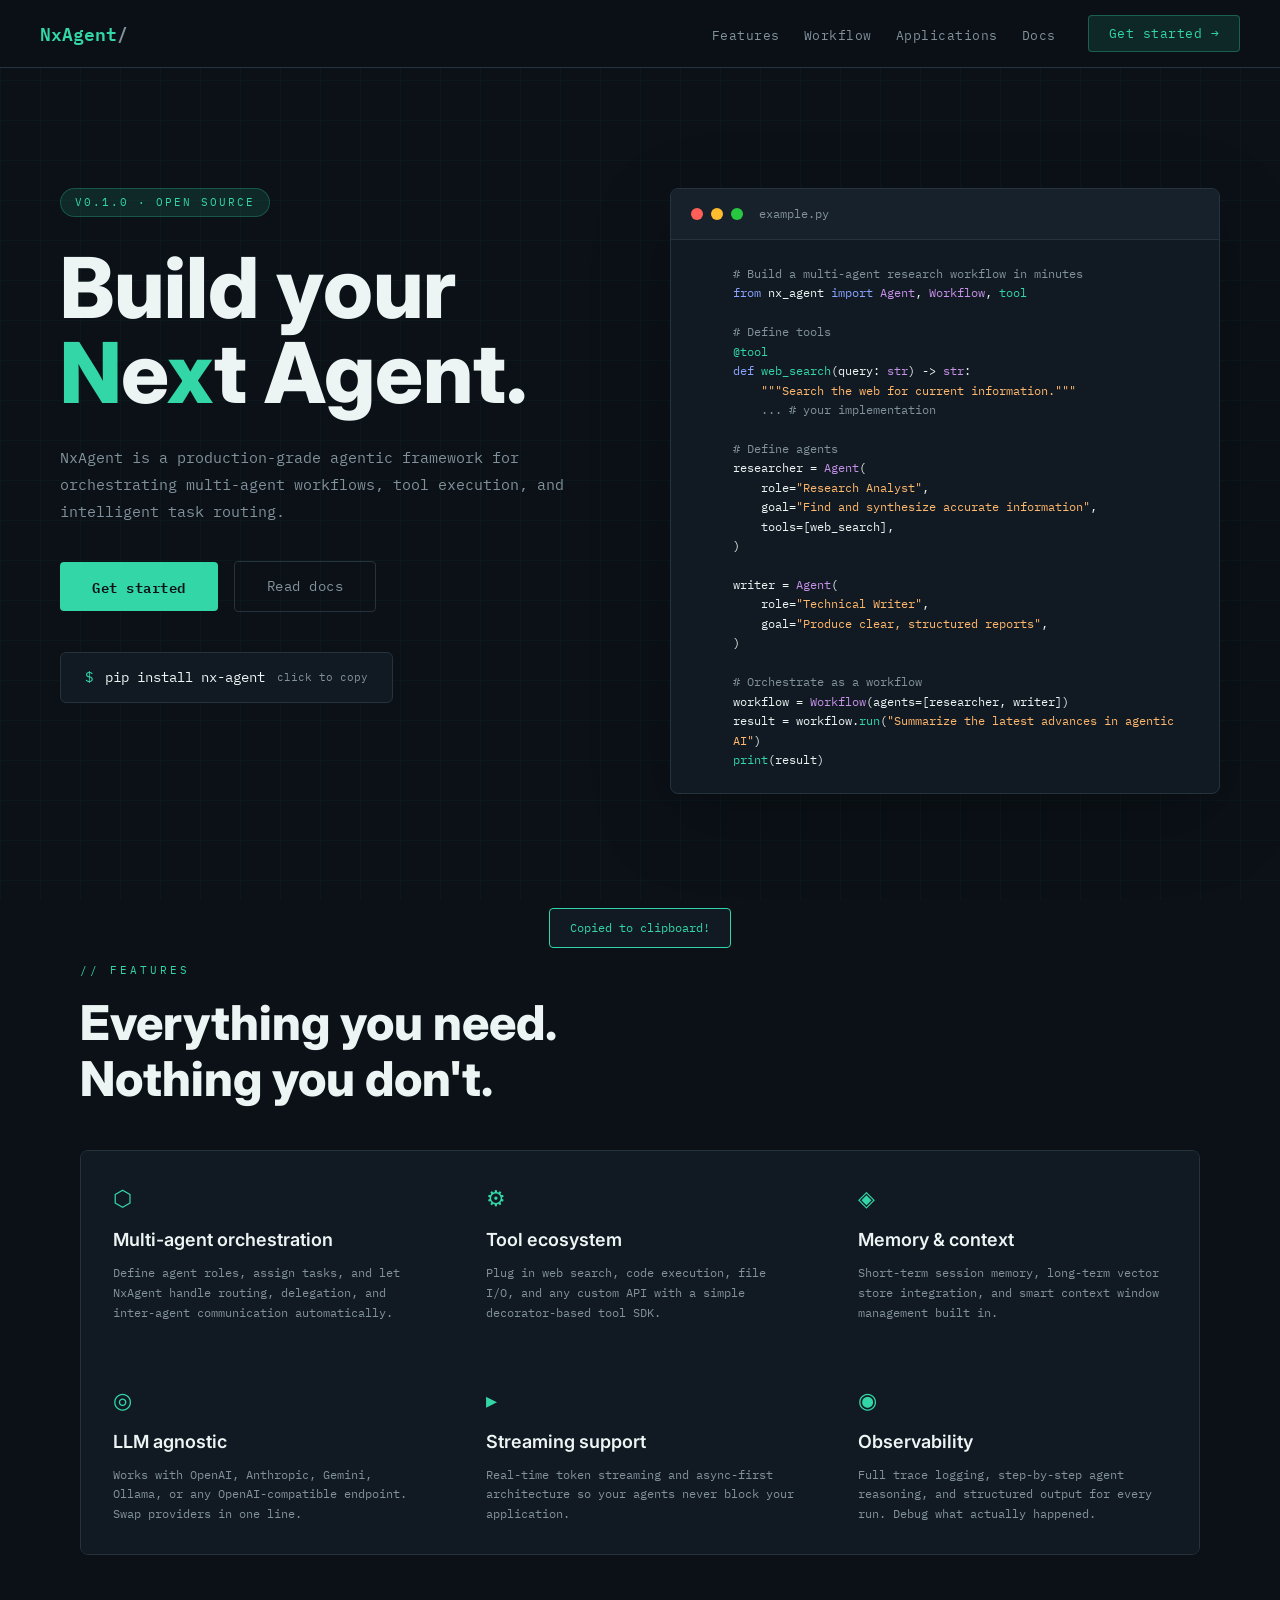
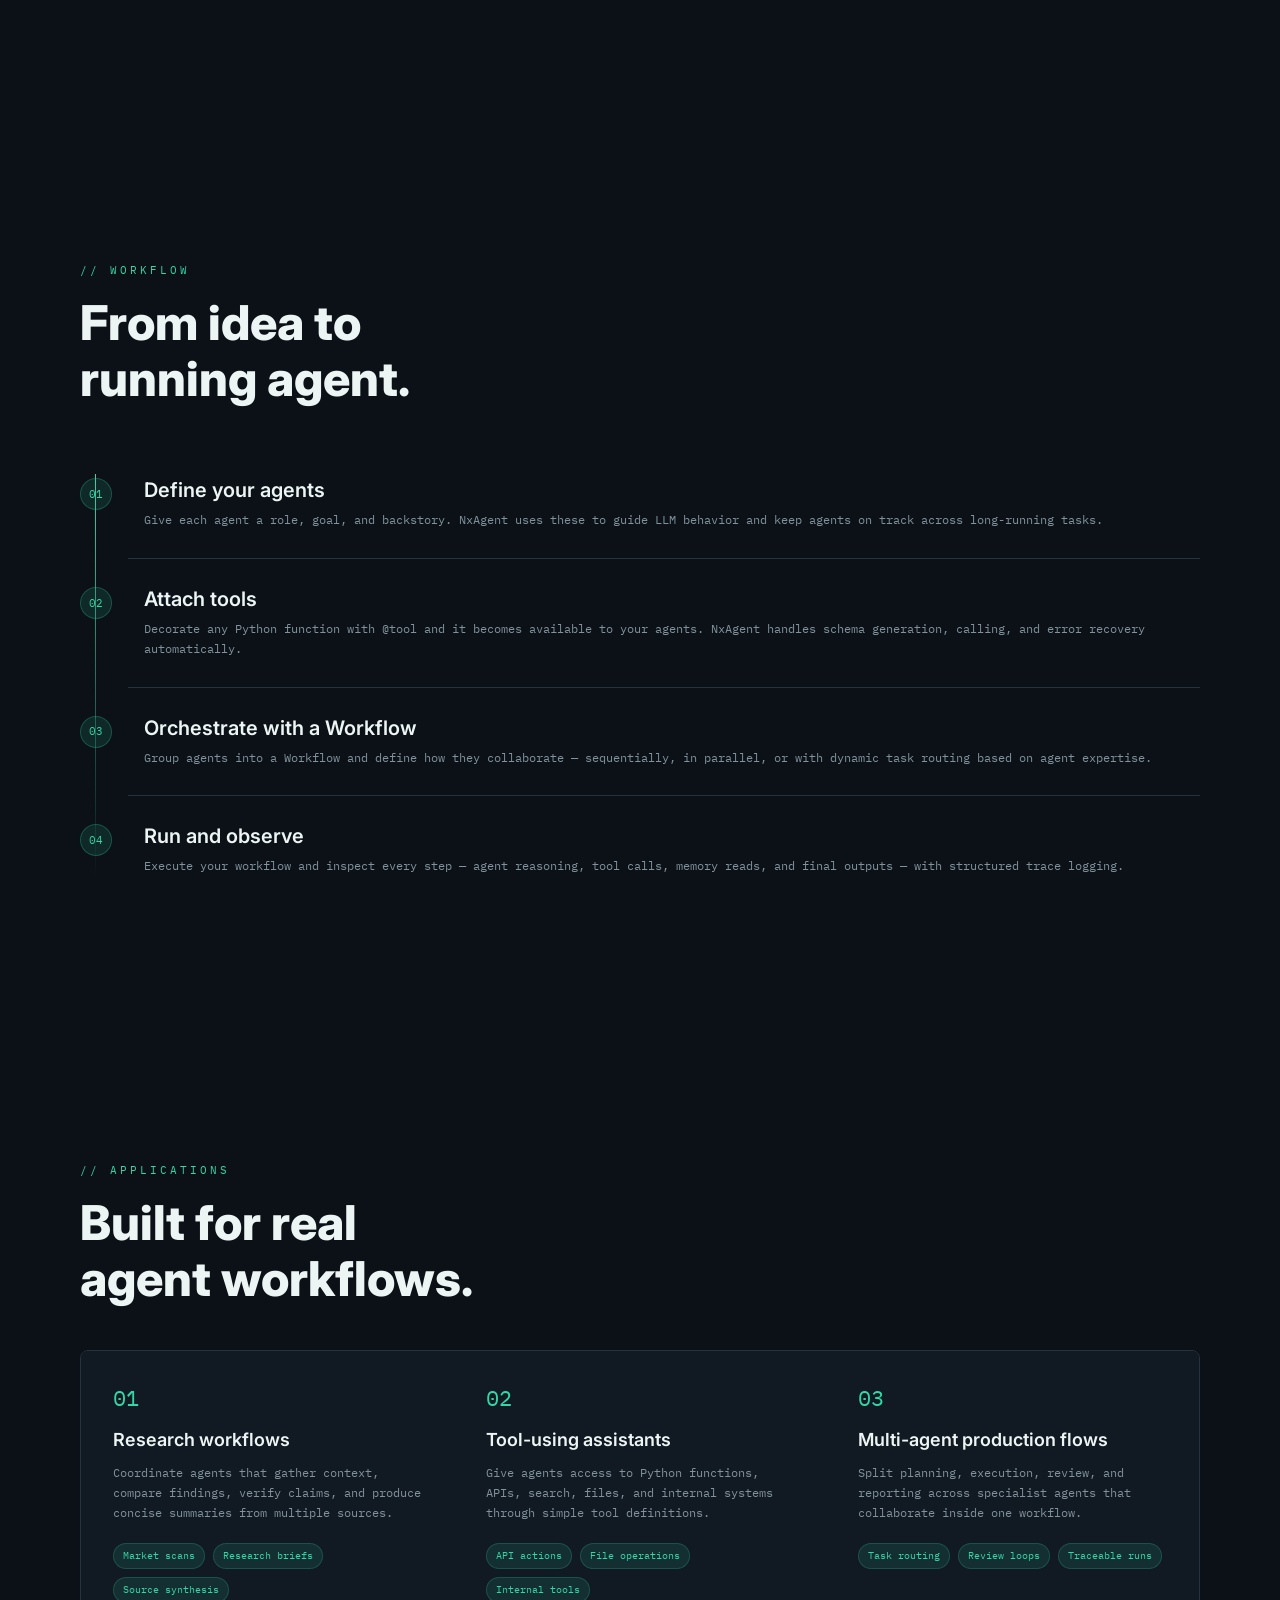
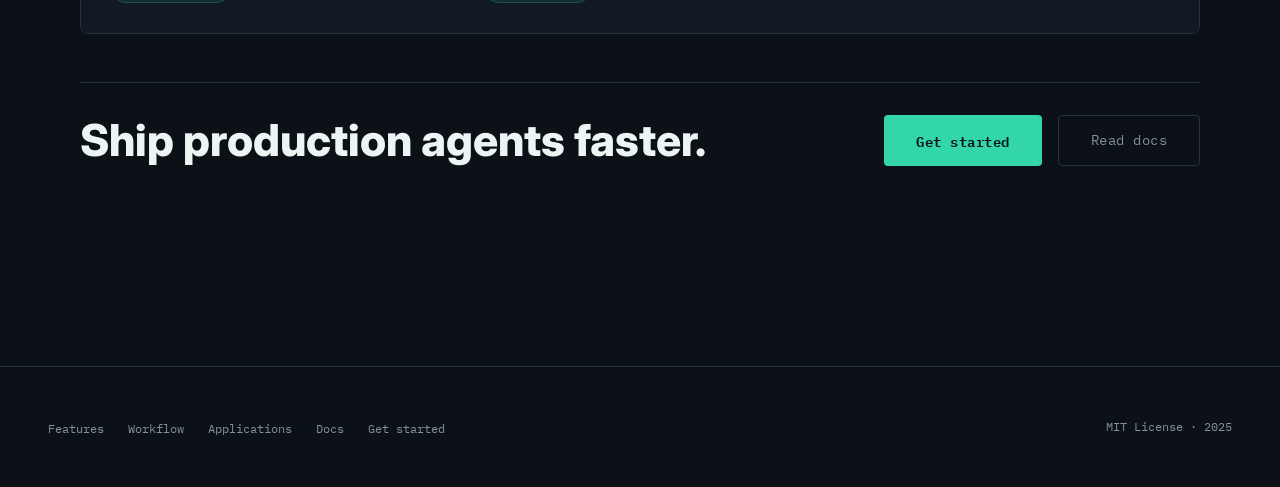
==== commit 24d8b84d: "improved ui features" ====
--- a/index.html
+++ b/index.html
@@ -5,11 +5,6 @@
 <meta name="viewport" content="width=device-width, initial-scale=1.0">
 <title>NxAgent | Next Agent</title>
 <link rel="icon" href="assets/favicon.svg" type="image/svg+xml">
-<script>
-if (location.protocol !== 'file:' && location.pathname.endsWith('/index.html')) {
-  location.replace(location.pathname.replace(/index\.html$/, '') + location.search + location.hash);
-}
-</script>
 <link href="https://fonts.googleapis.com/css2?family=IBM+Plex+Mono:wght@400;500;600&amp;family=Inter:wght@400;500;600;700;800&amp;display=swap" rel="stylesheet">
 <link rel="stylesheet" href="assets/css/landing.css">
 </head>
@@ -17,11 +12,11 @@
 
 <!-- NAV -->
 <nav>
-  <a href="#top" class="nav-logo">NxAgent<span>/</span></a>
+  <a href="./" class="nav-logo" data-scroll-target="top">NxAgent<span>/</span></a>
   <ul class="nav-links">
-    <li><a href="#features">Features</a></li>
-    <li><a href="#workflow">Workflow</a></li>
-    <li><a href="#applications">Applications</a></li>
+    <li><a href="./" data-scroll-target="features">Features</a></li>
+    <li><a href="./" data-scroll-target="workflow">Workflow</a></li>
+    <li><a href="./" data-scroll-target="applications">Applications</a></li>
     <li><a href="docs/">Docs</a></li>
   </ul>
   <a href="get-started/" class="nav-cta">Get started &rarr;</a>
@@ -229,9 +224,9 @@
 <!-- FOOTER -->
 <footer>
   <ul class="footer-links">
-    <li><a href="#features">Features</a></li>
-    <li><a href="#workflow">Workflow</a></li>
-    <li><a href="#applications">Applications</a></li>
+    <li><a href="./" data-scroll-target="features">Features</a></li>
+    <li><a href="./" data-scroll-target="workflow">Workflow</a></li>
+    <li><a href="./" data-scroll-target="applications">Applications</a></li>
     <li><a href="docs/">Docs</a></li>
     <li><a href="get-started/">Get started</a></li>
   </ul>
--- a/assets/css/landing.css
+++ b/assets/css/landing.css
@@ -14,6 +14,13 @@
     --muted: #82929c;
     --mono: 'IBM Plex Mono', monospace;
     --sans: 'Inter', system-ui, -apple-system, BlinkMacSystemFont, 'Segoe UI', sans-serif;
+    --text-label: 11px;
+    --text-nav: 13px;
+    --text-body: 15px;
+    --text-body-sm: 12px;
+    --text-title-sm: 18px;
+    --text-title-md: 20px;
+    --text-title-lg: clamp(32px, 4.5vw, 48px);
   }
 
   html { scroll-behavior: smooth; }
@@ -79,7 +86,7 @@
 
   .nav-links a {
     font-family: var(--mono);
-    font-size: 13px;
+    font-size: var(--text-nav);
     color: var(--muted);
     text-decoration: none;
     transition: color 0.2s;
@@ -93,7 +100,7 @@
 
   .nav-cta {
     font-family: var(--mono);
-    font-size: 13px;
+    font-size: var(--text-nav);
     padding: 8px 20px;
     background: var(--accent-dim);
     color: var(--accent);
@@ -116,10 +123,10 @@
     z-index: 1;
     min-height: 100vh;
     display: flex;
-    align-items: center;
+    align-items: flex-start;
     justify-content: center;
     min-height: 92vh;
-    padding: 112px 40px 72px;
+    padding: 188px 40px 72px;
   }
 
   .hero-inner {
@@ -127,8 +134,8 @@
     max-width: 1160px;
     display: grid;
     grid-template-columns: minmax(0, 0.92fr) minmax(420px, 1fr);
-    column-gap: 88px;
-    align-items: center;
+    column-gap: 104px;
+    align-items: start;
   }
 
   .hero-copy {
@@ -169,7 +176,7 @@
 
   .hero-sub {
     font-family: var(--mono);
-    font-size: 15px;
+    font-size: var(--text-body);
     color: var(--muted);
     max-width: 560px;
     line-height: 1.8;
@@ -282,7 +289,7 @@
 
   .section-label {
     font-family: var(--mono);
-    font-size: 11px;
+    font-size: var(--text-label);
     color: var(--accent);
     letter-spacing: 3px;
     text-transform: uppercase;
@@ -290,7 +297,8 @@
   }
 
   .section-title {
-    font-size: clamp(32px, 4.5vw, 48px);
+    font-family: var(--sans);
+    font-size: var(--text-title-lg);
     font-weight: 800;
     letter-spacing: 0;
     line-height: 1.16;
@@ -324,15 +332,17 @@
   }
 
   .feature-title {
-    font-size: 18px;
-    font-weight: 600;
+    font-family: var(--sans);
+    font-size: var(--text-title-sm);
+    font-weight: 600;
+    line-height: 1.28;
     margin-bottom: 12px;
     letter-spacing: 0;
   }
 
   .feature-desc {
     font-family: var(--mono);
-    font-size: 12px;
+    font-size: var(--text-body-sm);
     color: var(--muted);
     line-height: 1.65;
   }
@@ -381,8 +391,10 @@
   }
 
   .doc-card h3 {
-    font-size: 18px;
-    font-weight: 600;
+    font-family: var(--sans);
+    font-size: var(--text-title-sm);
+    font-weight: 600;
+    line-height: 1.28;
     letter-spacing: 0;
     margin-bottom: 14px;
   }
@@ -416,6 +428,7 @@
 
   .docs-closer h2 {
     font-size: clamp(28px, 4vw, 44px);
+    font-family: var(--sans);
     font-weight: 800;
     line-height: 1.14;
     letter-spacing: 0;
@@ -439,7 +452,7 @@
     z-index: 1;
     width: min(1120px, calc(100% - 80px));
     margin: 0 auto;
-    padding: 132px 0 88px;
+    padding: 188px 0 88px;
   }
 
   .page-hero {
@@ -449,7 +462,7 @@
 
   .page-hero h1 {
     font-family: var(--sans);
-    font-size: clamp(32px, 4.5vw, 48px);
+    font-size: var(--text-title-lg);
     font-weight: 800;
     line-height: 1.16;
     letter-spacing: 0;
@@ -459,7 +472,7 @@
   .page-hero p {
     font-family: var(--mono);
     color: var(--muted);
-    font-size: 15px;
+    font-size: var(--text-body);
     line-height: 1.8;
   }
 
@@ -478,7 +491,7 @@
 
   .doc-toc a {
     font-family: var(--mono);
-    font-size: 12px;
+    font-size: var(--text-body-sm);
     color: var(--muted);
     text-decoration: none;
     background: var(--surface);
@@ -511,18 +524,19 @@
   }
 
   .doc-section-head h2 {
-    font-size: clamp(26px, 3vw, 36px);
+    font-family: var(--sans);
+    font-size: var(--text-title-md);
     font-weight: 800;
-    line-height: 1.18;
-    letter-spacing: 0;
-    margin-bottom: 14px;
+    line-height: 1.24;
+    letter-spacing: 0;
+    margin-bottom: 12px;
   }
 
   .doc-section-head p,
   .concept-grid p,
   .doc-note {
     font-family: var(--mono);
-    font-size: 12px;
+    font-size: var(--text-body-sm);
     color: var(--muted);
     line-height: 1.7;
   }
@@ -539,8 +553,10 @@
   }
 
   .doc-panel h3 {
-    font-size: 17px;
-    font-weight: 600;
+    font-family: var(--sans);
+    font-size: var(--text-title-sm);
+    font-weight: 600;
+    line-height: 1.28;
     letter-spacing: 0;
     margin-bottom: 14px;
   }
@@ -578,8 +594,10 @@
   }
 
   .concept-grid h3 {
-    font-size: 17px;
-    font-weight: 600;
+    font-family: var(--sans);
+    font-size: var(--text-title-sm);
+    font-weight: 600;
+    line-height: 1.28;
     letter-spacing: 0;
     margin-bottom: 10px;
   }
@@ -630,7 +648,7 @@
 
   .quick-step h2 {
     font-family: var(--sans);
-    font-size: 20px;
+    font-size: var(--text-title-md);
     font-weight: 600;
     line-height: 1.2;
     letter-spacing: 0;
@@ -755,15 +773,17 @@
   .step-content { padding-left: 16px; }
 
   .step-title {
-    font-size: 20px;
-    font-weight: 600;
+    font-family: var(--sans);
+    font-size: var(--text-title-md);
+    font-weight: 600;
+    line-height: 1.2;
     margin-bottom: 8px;
     letter-spacing: 0;
   }
 
   .step-desc {
     font-family: var(--mono);
-    font-size: 12px;
+    font-size: var(--text-body-sm);
     color: var(--muted);
     line-height: 1.65;
   }
@@ -816,7 +836,7 @@
 
   /* RESPONSIVE */
   @media (max-width: 980px) {
-    .hero { padding: 112px 32px 72px; }
+    .hero { padding: 156px 32px 72px; }
     .hero-inner { display: flex; flex-direction: column; gap: 64px; align-items: stretch; }
     .hero-copy { text-align: center; }
     .hero-sub { margin-left: auto; margin-right: auto; }
@@ -828,7 +848,7 @@
     nav { padding: 0 24px; }
     .nav-links { display: none; }
     .nav-cta { padding: 8px 14px; }
-    .hero { padding: 112px 24px 72px; }
+    .hero { padding: 156px 24px 72px; }
     .hero-title { font-size: clamp(38px, 11.5vw, 58px); }
     .hero-sub { font-size: 14px; }
     .hero-actions { width: 100%; }
@@ -846,7 +866,7 @@
     .doc-card { padding: 28px 24px; }
     .docs-closer { align-items: flex-start; flex-direction: column; }
     .docs-closer .actions { justify-content: flex-start; }
-    .page-shell { width: calc(100% - 48px); padding: 120px 0 72px; }
+    .page-shell { width: calc(100% - 48px); padding: 156px 0 72px; }
     .docs-grid-wide { grid-template-columns: 1fr; }
     .doc-toc { margin-bottom: 40px; }
     .doc-section { padding-bottom: 40px; margin-bottom: 40px; }
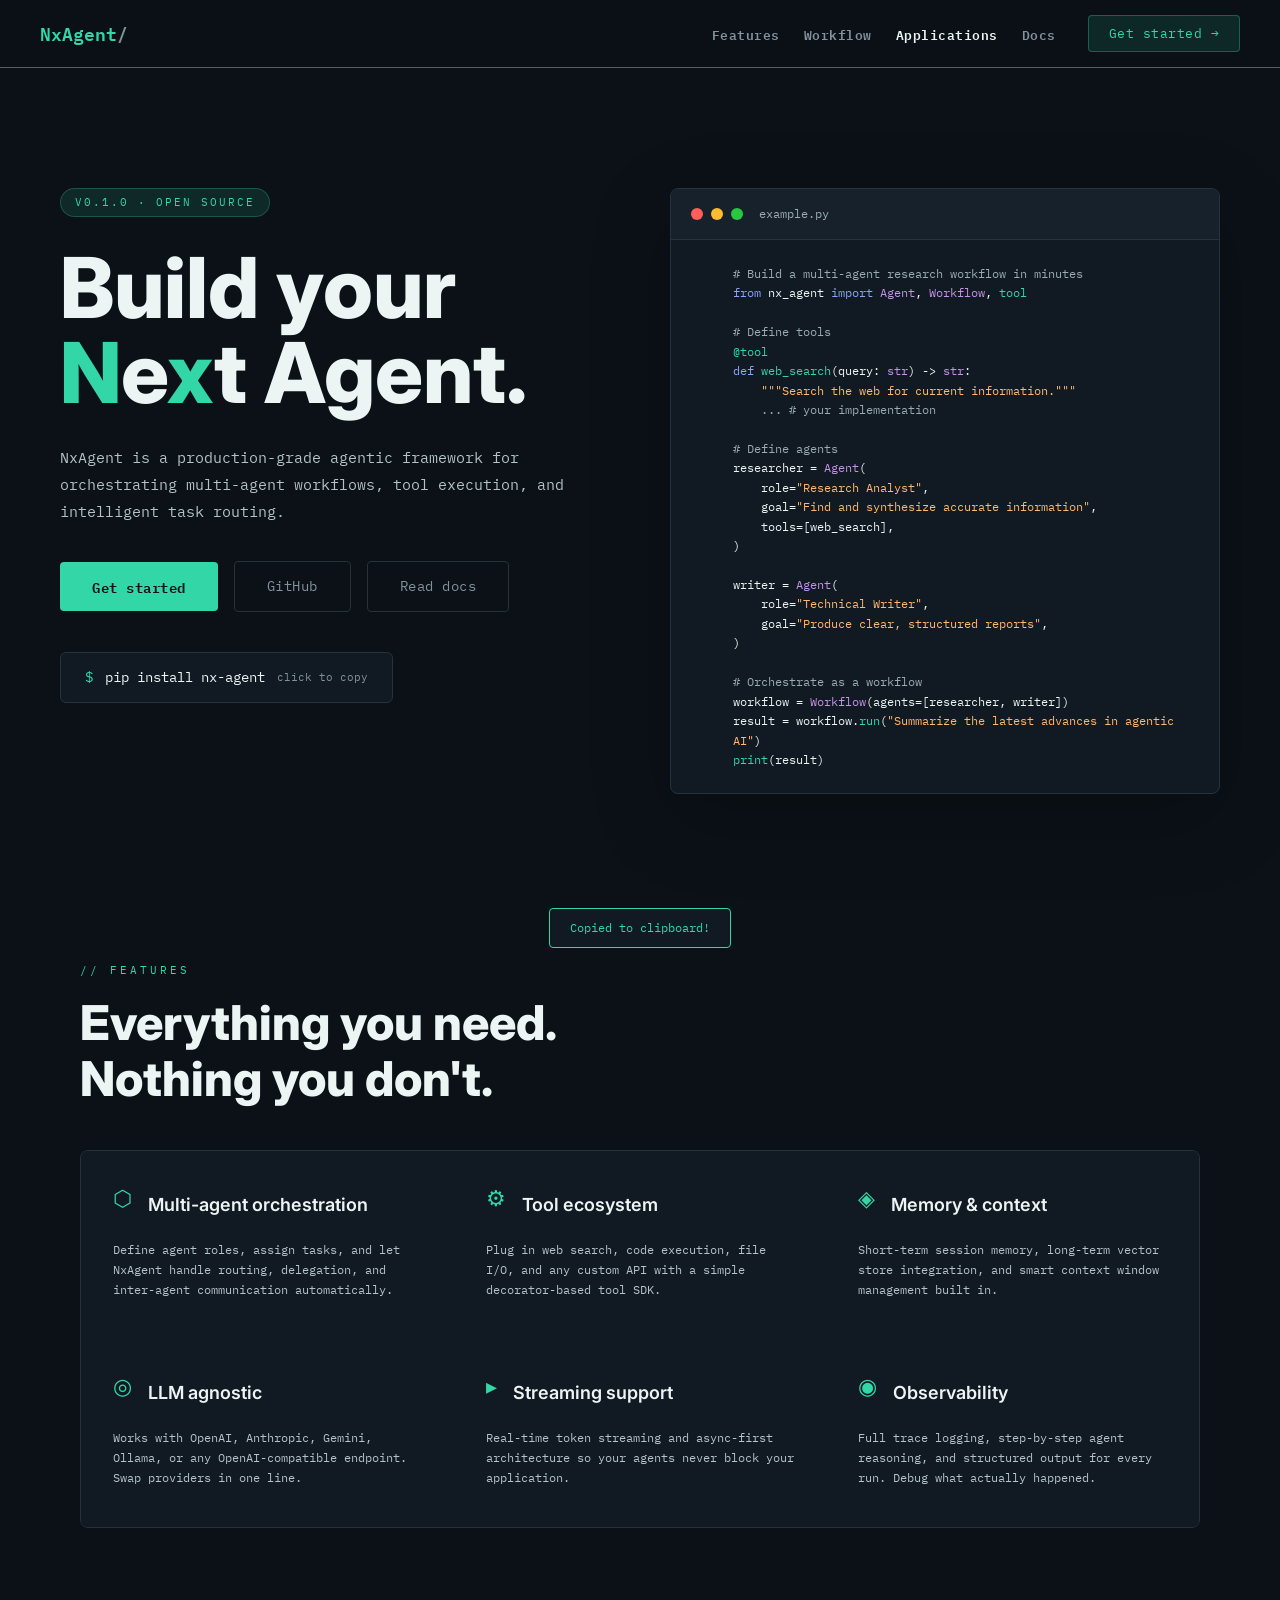
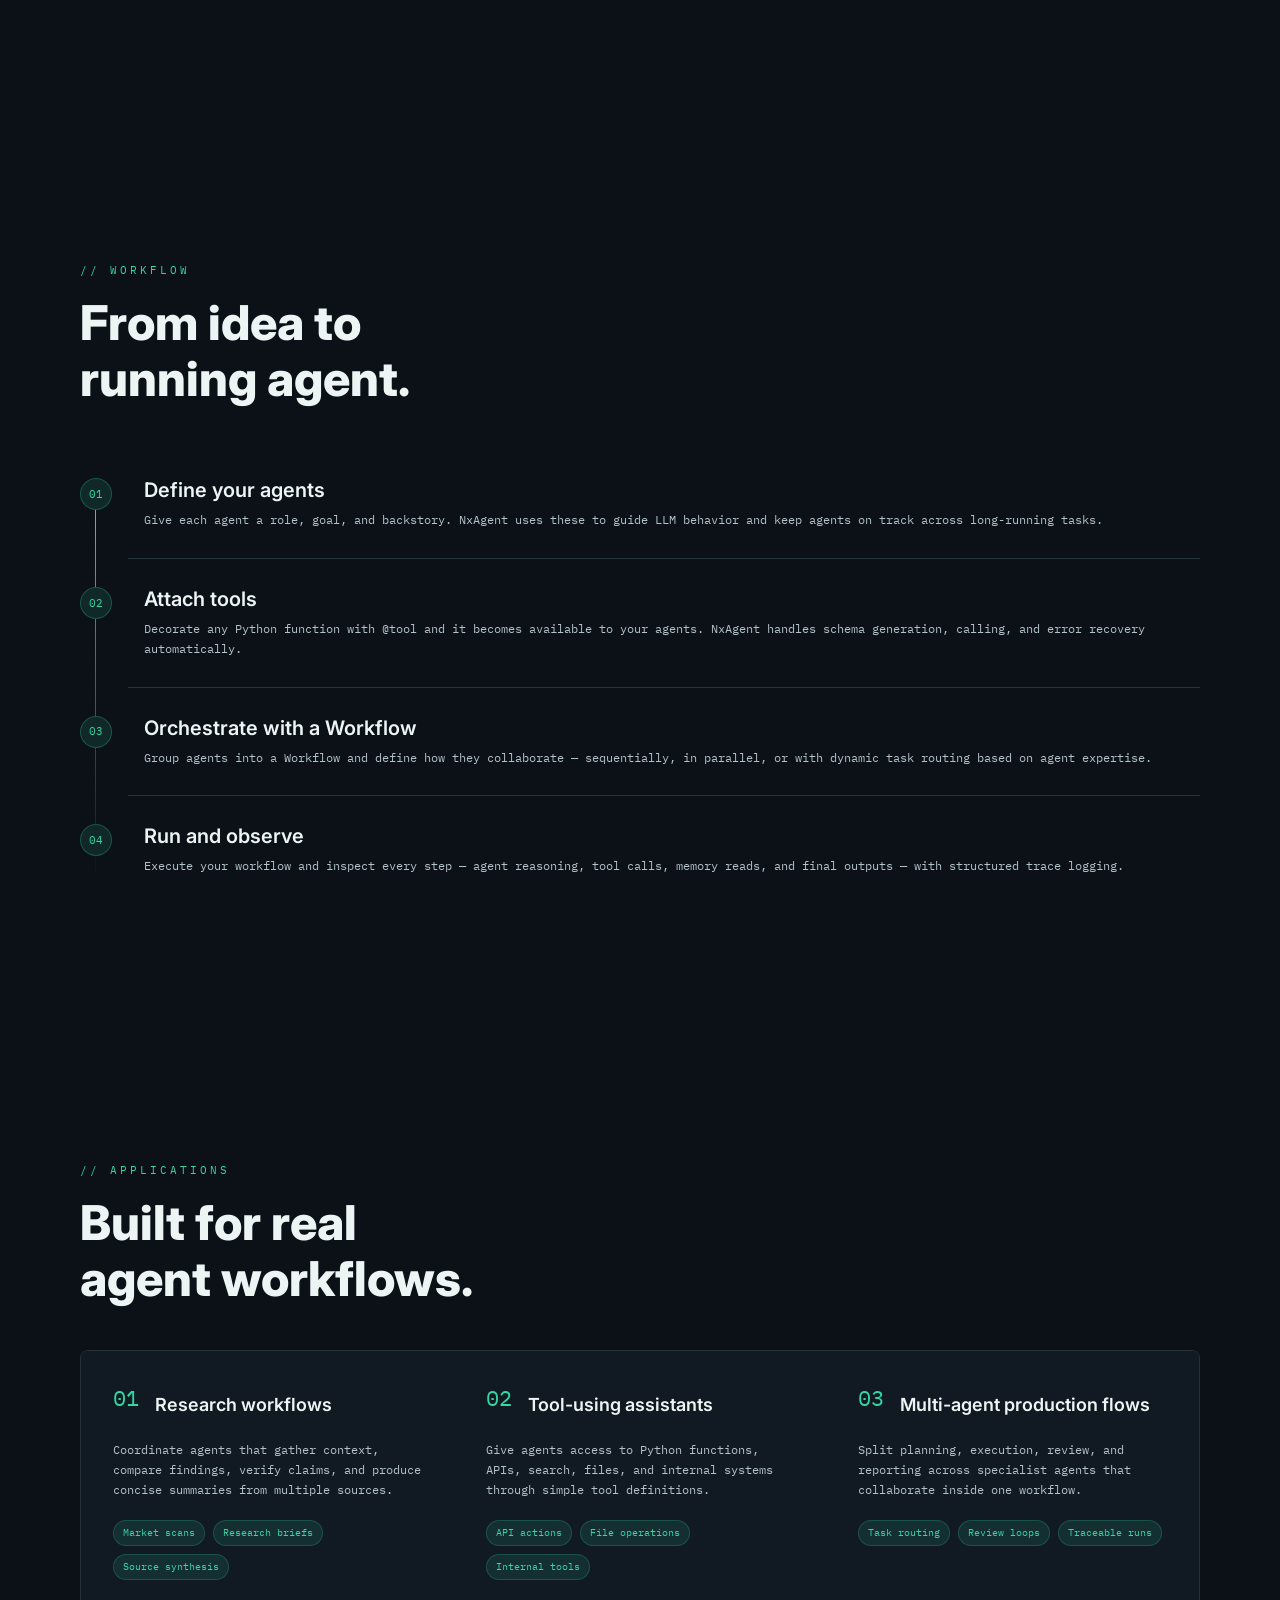
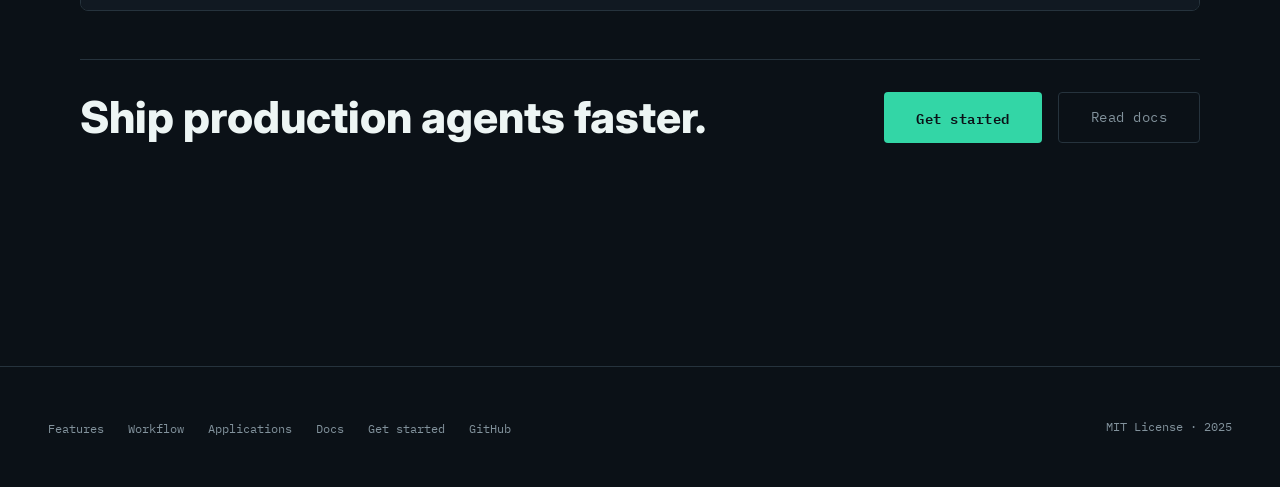
==== commit 41ed664c: "feat : git reference access" ====
--- a/index.html
+++ b/index.html
@@ -3,7 +3,7 @@
 <head>
 <meta charset="UTF-8">
 <meta name="viewport" content="width=device-width, initial-scale=1.0">
-<title>NxAgent | Next Agent</title>
+<title>NxAgent | Build Next Agent</title>
 <link rel="icon" href="assets/favicon.svg" type="image/svg+xml">
 <link href="https://fonts.googleapis.com/css2?family=IBM+Plex+Mono:wght@400;500;600&amp;family=Inter:wght@400;500;600;700;800&amp;display=swap" rel="stylesheet">
 <link rel="stylesheet" href="assets/css/landing.css">
@@ -36,6 +36,7 @@
       </p>
       <div class="hero-actions">
         <a href="get-started/" class="btn-primary">Get started</a>
+        <a href="https://github.com/nxagent/nxagent" class="btn-secondary">GitHub</a>
         <a href="docs/" class="btn-secondary">Read docs</a>
       </div>
       <div class="install-block">
@@ -229,6 +230,7 @@
     <li><a href="./" data-scroll-target="applications">Applications</a></li>
     <li><a href="docs/">Docs</a></li>
     <li><a href="get-started/">Get started</a></li>
+    <li><a href="https://github.com/nxagent/nxagent">GitHub</a></li>
   </ul>
   <div class="footer-copy">MIT License · 2025</div>
 </footer>
--- a/assets/css/landing.css
+++ b/assets/css/landing.css
@@ -12,6 +12,10 @@
     --secondary: #8aa4ff;
     --text: #edf5f4;
     --muted: #82929c;
+    --copy: #b4c3c8;
+    --soft-copy: #9aabb3;
+    --docs-copy: #b4c3c8;
+    --docs-muted: #9aabb3;
     --mono: 'IBM Plex Mono', monospace;
     --sans: 'Inter', system-ui, -apple-system, BlinkMacSystemFont, 'Segoe UI', sans-serif;
     --text-label: 11px;
@@ -35,15 +39,7 @@
   }
 
   body::before {
-    content: '';
-    position: fixed;
-    inset: 0;
-    background-image:
-      linear-gradient(rgba(51,214,166,0.035) 1px, transparent 1px),
-      linear-gradient(90deg, rgba(51,214,166,0.035) 1px, transparent 1px);
-    background-size: 40px 40px;
-    pointer-events: none;
-    z-index: 0;
+    content: none;
   }
 
   body::after {
@@ -63,7 +59,7 @@
     height: 68px;
     background: rgba(11,17,23,0.88);
     backdrop-filter: blur(12px);
-    border-bottom: 1px solid var(--border);
+    border-bottom: 1px solid rgba(255,255,255,0.32);
   }
 
   .nav-logo {
@@ -87,13 +83,17 @@
   .nav-links a {
     font-family: var(--mono);
     font-size: var(--text-nav);
+    font-weight: 600;
     color: var(--muted);
     text-decoration: none;
     transition: color 0.2s;
     letter-spacing: 0.5px;
   }
 
-  .nav-links a:hover,
+  .nav-links a:hover {
+    color: var(--soft-copy);
+  }
+
   .nav-links a.is-active {
     color: var(--text);
   }
@@ -115,6 +115,7 @@
   .nav-cta.is-active {
     background: rgba(51,214,166,0.2);
     border-color: var(--accent);
+    color: var(--text);
   }
 
   /* HERO */
@@ -177,7 +178,7 @@
   .hero-sub {
     font-family: var(--mono);
     font-size: var(--text-body);
-    color: var(--muted);
+    color: var(--copy);
     max-width: 560px;
     line-height: 1.8;
     margin-bottom: 36px;
@@ -325,26 +326,31 @@
   .feature-card:hover { background: linear-gradient(180deg, var(--accent-glow), rgba(255,255,255,0)), var(--surface); }
 
   .feature-icon {
+    display: inline-flex;
+    align-items: center;
     font-family: var(--mono);
     font-size: 22px;
     color: var(--accent);
-    margin-bottom: 14px;
+    margin: 0 12px 14px 0;
+    vertical-align: middle;
   }
 
   .feature-title {
+    display: inline;
     font-family: var(--sans);
     font-size: var(--text-title-sm);
     font-weight: 600;
     line-height: 1.28;
-    margin-bottom: 12px;
-    letter-spacing: 0;
+    letter-spacing: 0;
+    vertical-align: middle;
   }
 
   .feature-desc {
     font-family: var(--mono);
     font-size: var(--text-body-sm);
-    color: var(--muted);
+    color: var(--copy);
     line-height: 1.65;
+    margin-top: 12px;
   }
 
   .application-tags {
@@ -471,9 +477,274 @@
 
   .page-hero p {
     font-family: var(--mono);
-    color: var(--muted);
+    color: var(--docs-copy);
     font-size: var(--text-body);
     line-height: 1.8;
+  }
+
+  .docs-layout {
+    position: relative;
+    z-index: 1;
+    display: grid;
+    grid-template-columns: 220px minmax(0, 1fr);
+    gap: 56px;
+    width: min(1200px, calc(100% - 80px));
+    min-height: calc(100vh - 68px);
+    margin: 0 auto;
+    padding: 104px 0 88px;
+  }
+
+  .docs-sidebar {
+    position: sticky;
+    top: 100px;
+    align-self: start;
+    height: fit-content;
+  }
+
+  .docs-sidebar h3 {
+    font-family: var(--mono);
+    font-size: var(--text-label);
+    font-weight: 600;
+    letter-spacing: 2px;
+    text-transform: uppercase;
+    color: var(--accent);
+    margin: 0 0 12px;
+  }
+
+  .docs-sidebar ul {
+    list-style: none;
+    margin: 0 0 32px;
+    padding: 0;
+  }
+
+  .docs-sidebar a {
+    display: block;
+    margin-left: -10px;
+    padding: 6px 10px;
+    font-family: var(--mono);
+    font-size: var(--text-body-sm);
+    font-weight: 500;
+    line-height: 1.5;
+    color: var(--docs-muted);
+    text-decoration: none;
+    border-radius: 4px;
+    transition: color 0.2s, background 0.2s, font-weight 0.2s;
+  }
+
+  .docs-sidebar a:hover,
+  .docs-sidebar a.is-active {
+    color: var(--text);
+  }
+
+  .docs-sidebar a.is-active {
+    background: rgba(237,245,244,0.06);
+    font-weight: 600;
+  }
+
+  .docs-main {
+    min-width: 0;
+  }
+
+  .docs-callout {
+    display: flex;
+    align-items: center;
+    justify-content: space-between;
+    gap: 18px;
+    margin-bottom: 40px;
+    padding: 14px 16px;
+    background: var(--surface);
+    border: 1px solid var(--border);
+    border-radius: 8px;
+  }
+
+  .docs-callout p {
+    font-family: var(--mono);
+    font-size: var(--text-body-sm);
+    color: var(--docs-copy);
+    line-height: 1.5;
+    margin: 0;
+  }
+
+  .docs-callout h2 {
+    font-family: var(--sans);
+    font-size: var(--text-title-sm);
+    font-weight: 600;
+    line-height: 1.24;
+    letter-spacing: 0;
+    margin: 0 0 6px;
+  }
+
+  .accent-letter {
+    color: var(--accent);
+  }
+
+  .docs-callout .btn-primary {
+    background: var(--accent-dim);
+    color: var(--accent);
+    border: 1px solid rgba(51,214,166,0.32);
+    font-size: 13px;
+    padding: 8px 14px;
+    white-space: nowrap;
+  }
+
+  .docs-callout .btn-primary:hover {
+    background: rgba(51,214,166,0.2);
+    border-color: var(--accent);
+    box-shadow: none;
+    transform: none;
+  }
+
+  .callout-actions {
+    display: flex;
+    align-items: center;
+    gap: 12px;
+    flex-wrap: wrap;
+    justify-content: flex-end;
+  }
+
+  .docs-callout .btn-secondary {
+    font-size: 13px;
+    padding: 8px 14px;
+    white-space: nowrap;
+  }
+
+  .docs-section {
+    scroll-margin-top: 96px;
+    margin-bottom: 56px;
+  }
+
+  .docs-section h2 {
+    font-family: var(--sans);
+    font-size: var(--text-title-md);
+    font-weight: 800;
+    line-height: 1.24;
+    letter-spacing: 0;
+    margin: 0 0 16px;
+    padding-bottom: 12px;
+    border-bottom: 1px solid var(--border);
+  }
+
+  .docs-section p {
+    font-family: var(--mono);
+    font-size: var(--text-body-sm);
+    color: var(--docs-copy);
+    line-height: 1.75;
+    margin: 0 0 16px;
+  }
+
+  .docs-section p code {
+    color: var(--accent);
+    background: var(--accent-dim);
+    border: 1px solid rgba(51,214,166,0.18);
+    border-radius: 4px;
+    padding: 1px 5px;
+  }
+
+  .docs-code {
+    position: relative;
+    display: block;
+    margin: 16px 0 24px;
+    padding: 58px 20px 18px;
+    overflow-x: auto;
+    background: #0f171f;
+    border: 1px solid var(--border);
+    border-radius: 6px;
+    color: var(--text);
+    box-shadow: inset 3px 0 0 rgba(51,214,166,0.48);
+  }
+
+  .docs-code::before {
+    content: 'code';
+    position: absolute;
+    top: 0;
+    left: 0;
+    right: 0;
+    height: 38px;
+    padding: 0 18px 0 72px;
+    display: flex;
+    align-items: center;
+    border-bottom: 1px solid var(--border);
+    background:
+      radial-gradient(circle at 20px 50%, #ff5f57 0 5px, transparent 6px),
+      radial-gradient(circle at 38px 50%, #febc2e 0 5px, transparent 6px),
+      radial-gradient(circle at 56px 50%, #28c840 0 5px, transparent 6px),
+      var(--surface-soft);
+    color: var(--docs-muted);
+    font-family: var(--mono);
+    font-size: 11px;
+    line-height: 1;
+  }
+
+  .docs-code code {
+    font-family: var(--mono);
+    font-size: 11px;
+    line-height: 1.68;
+    letter-spacing: 0;
+    white-space: pre;
+  }
+
+  .syntax-keyword { color: var(--secondary); }
+  .syntax-function { color: var(--accent); }
+  .syntax-string { color: #ffb86c; }
+  .syntax-comment { color: var(--docs-muted); }
+  .syntax-symbol { color: #c792ea; }
+  .syntax-constant { color: #c792ea; }
+  .syntax-module { color: var(--text); }
+  .syntax-number { color: var(--accent-hot); }
+
+  .docs-table {
+    width: 100%;
+    border-collapse: collapse;
+    margin: 16px 0 24px;
+    font-size: var(--text-body-sm);
+  }
+
+  .docs-table th {
+    text-align: left;
+    padding: 10px 16px;
+    font-family: var(--mono);
+    font-size: var(--text-label);
+    text-transform: uppercase;
+    letter-spacing: 2px;
+    color: var(--docs-muted);
+    border-bottom: 1px solid var(--border);
+  }
+
+  .docs-table td {
+    padding: 14px 16px;
+    border-bottom: 1px solid rgba(38,51,61,0.72);
+    color: var(--docs-copy);
+    vertical-align: top;
+  }
+
+  .docs-table td code {
+    font-family: var(--mono);
+    font-size: var(--text-body-sm);
+    color: var(--accent);
+    background: var(--accent-dim);
+    border: 1px solid rgba(51,214,166,0.18);
+    border-radius: 4px;
+    padding: 2px 6px;
+  }
+
+  .docs-table td a {
+    color: var(--accent);
+    text-decoration: none;
+  }
+
+  .docs-table td a:hover {
+    color: var(--accent-hot);
+  }
+
+  .docs-actions {
+    display: flex;
+    flex-wrap: wrap;
+    gap: 16px;
+    margin-top: 24px;
+  }
+
+  .quickstart-layout .quickstart {
+    margin-bottom: 56px;
   }
 
   .docs-grid-wide {
@@ -492,7 +763,8 @@
   .doc-toc a {
     font-family: var(--mono);
     font-size: var(--text-body-sm);
-    color: var(--muted);
+    font-weight: 500;
+    color: var(--docs-muted);
     text-decoration: none;
     background: var(--surface);
     border: 1px solid var(--border);
@@ -505,6 +777,13 @@
     color: var(--accent);
     border-color: rgba(51,214,166,0.34);
     background: var(--accent-dim);
+  }
+
+  .doc-toc a.is-active {
+    background: rgba(237,245,244,0.06);
+    color: var(--text);
+    font-weight: 600;
+    border-color: rgba(237,245,244,0.34);
   }
 
   .doc-section {
@@ -537,7 +816,7 @@
   .doc-note {
     font-family: var(--mono);
     font-size: var(--text-body-sm);
-    color: var(--muted);
+    color: var(--docs-copy);
     line-height: 1.7;
   }
 
@@ -630,6 +909,7 @@
   }
 
   .quick-step {
+    scroll-margin-top: 96px;
     display: grid;
     grid-template-columns: 64px 1fr;
     gap: 24px;
@@ -669,16 +949,42 @@
   }
 
   .quick-step code {
+    position: relative;
     display: block;
     font-family: var(--mono);
-    font-size: 12px;
-    line-height: 1.7;
+    font-size: 11px;
+    line-height: 1.68;
+    letter-spacing: 0;
     color: var(--text);
-    background: rgba(0,0,0,0.16);
+    background: #0f171f;
     border: 1px solid var(--border);
     border-radius: 6px;
-    padding: 16px;
+    padding: 58px 20px 18px;
     white-space: pre-wrap;
+    overflow-x: auto;
+    box-shadow: inset 3px 0 0 rgba(51,214,166,0.48);
+  }
+
+  .quick-step code::before {
+    content: 'code';
+    position: absolute;
+    top: 0;
+    left: 0;
+    right: 0;
+    height: 38px;
+    padding: 0 18px 0 72px;
+    display: flex;
+    align-items: center;
+    border-bottom: 1px solid var(--border);
+    background:
+      radial-gradient(circle at 20px 50%, #ff5f57 0 5px, transparent 6px),
+      radial-gradient(circle at 38px 50%, #febc2e 0 5px, transparent 6px),
+      radial-gradient(circle at 56px 50%, #28c840 0 5px, transparent 6px),
+      var(--surface-soft);
+    color: var(--docs-muted);
+    font-family: var(--mono);
+    font-size: 11px;
+    line-height: 1;
   }
 
   .code-window {
@@ -706,7 +1012,7 @@
   .code-filename {
     font-family: var(--mono);
     font-size: 12px;
-    color: var(--muted);
+    color: var(--soft-copy);
     margin-left: 8px;
   }
 
@@ -721,7 +1027,7 @@
   .kw { color: var(--secondary); }
   .fn { color: var(--accent); }
   .str { color: #ffb86c; }
-  .cm { color: var(--muted); }
+  .cm { color: var(--soft-copy); }
   .cls { color: #c792ea; }
 
   /* HOW IT WORKS */
@@ -737,7 +1043,7 @@
     content: '';
     position: absolute;
     left: 15px;
-    top: 24px;
+    top: 44px;
     bottom: 24px;
     width: 1px;
     background: linear-gradient(to bottom, var(--accent), transparent);
@@ -757,7 +1063,7 @@
     font-family: var(--mono);
     font-size: 11px;
     color: var(--accent);
-    background: var(--accent-dim);
+    background: linear-gradient(var(--accent-dim), var(--accent-dim)), var(--bg);
     border: 1px solid rgba(51,214,166,0.26);
     width: 32px;
     height: 32px;
@@ -768,6 +1074,7 @@
     flex-shrink: 0;
     position: absolute;
     left: 0;
+    z-index: 1;
   }
 
   .step-content { padding-left: 16px; }
@@ -784,7 +1091,7 @@
   .step-desc {
     font-family: var(--mono);
     font-size: var(--text-body-sm);
-    color: var(--muted);
+    color: var(--copy);
     line-height: 1.65;
   }
 
@@ -867,6 +1174,31 @@
     .docs-closer { align-items: flex-start; flex-direction: column; }
     .docs-closer .actions { justify-content: flex-start; }
     .page-shell { width: calc(100% - 48px); padding: 156px 0 72px; }
+    .docs-layout {
+      display: block;
+      width: calc(100% - 48px);
+      padding: 96px 0 72px;
+    }
+    .docs-sidebar {
+      position: static;
+      display: grid;
+      grid-template-columns: repeat(auto-fit, minmax(160px, 1fr));
+      gap: 24px;
+      margin-bottom: 48px;
+    }
+    .docs-sidebar ul { margin-bottom: 0; }
+    .docs-callout {
+      align-items: flex-start;
+      flex-direction: column;
+      margin-bottom: 40px;
+    }
+    .callout-actions { justify-content: flex-start; }
+    .docs-section { margin-bottom: 40px; }
+    .docs-table {
+      display: block;
+      overflow-x: auto;
+      white-space: nowrap;
+    }
     .docs-grid-wide { grid-template-columns: 1fr; }
     .doc-toc { margin-bottom: 40px; }
     .doc-section { padding-bottom: 40px; margin-bottom: 40px; }
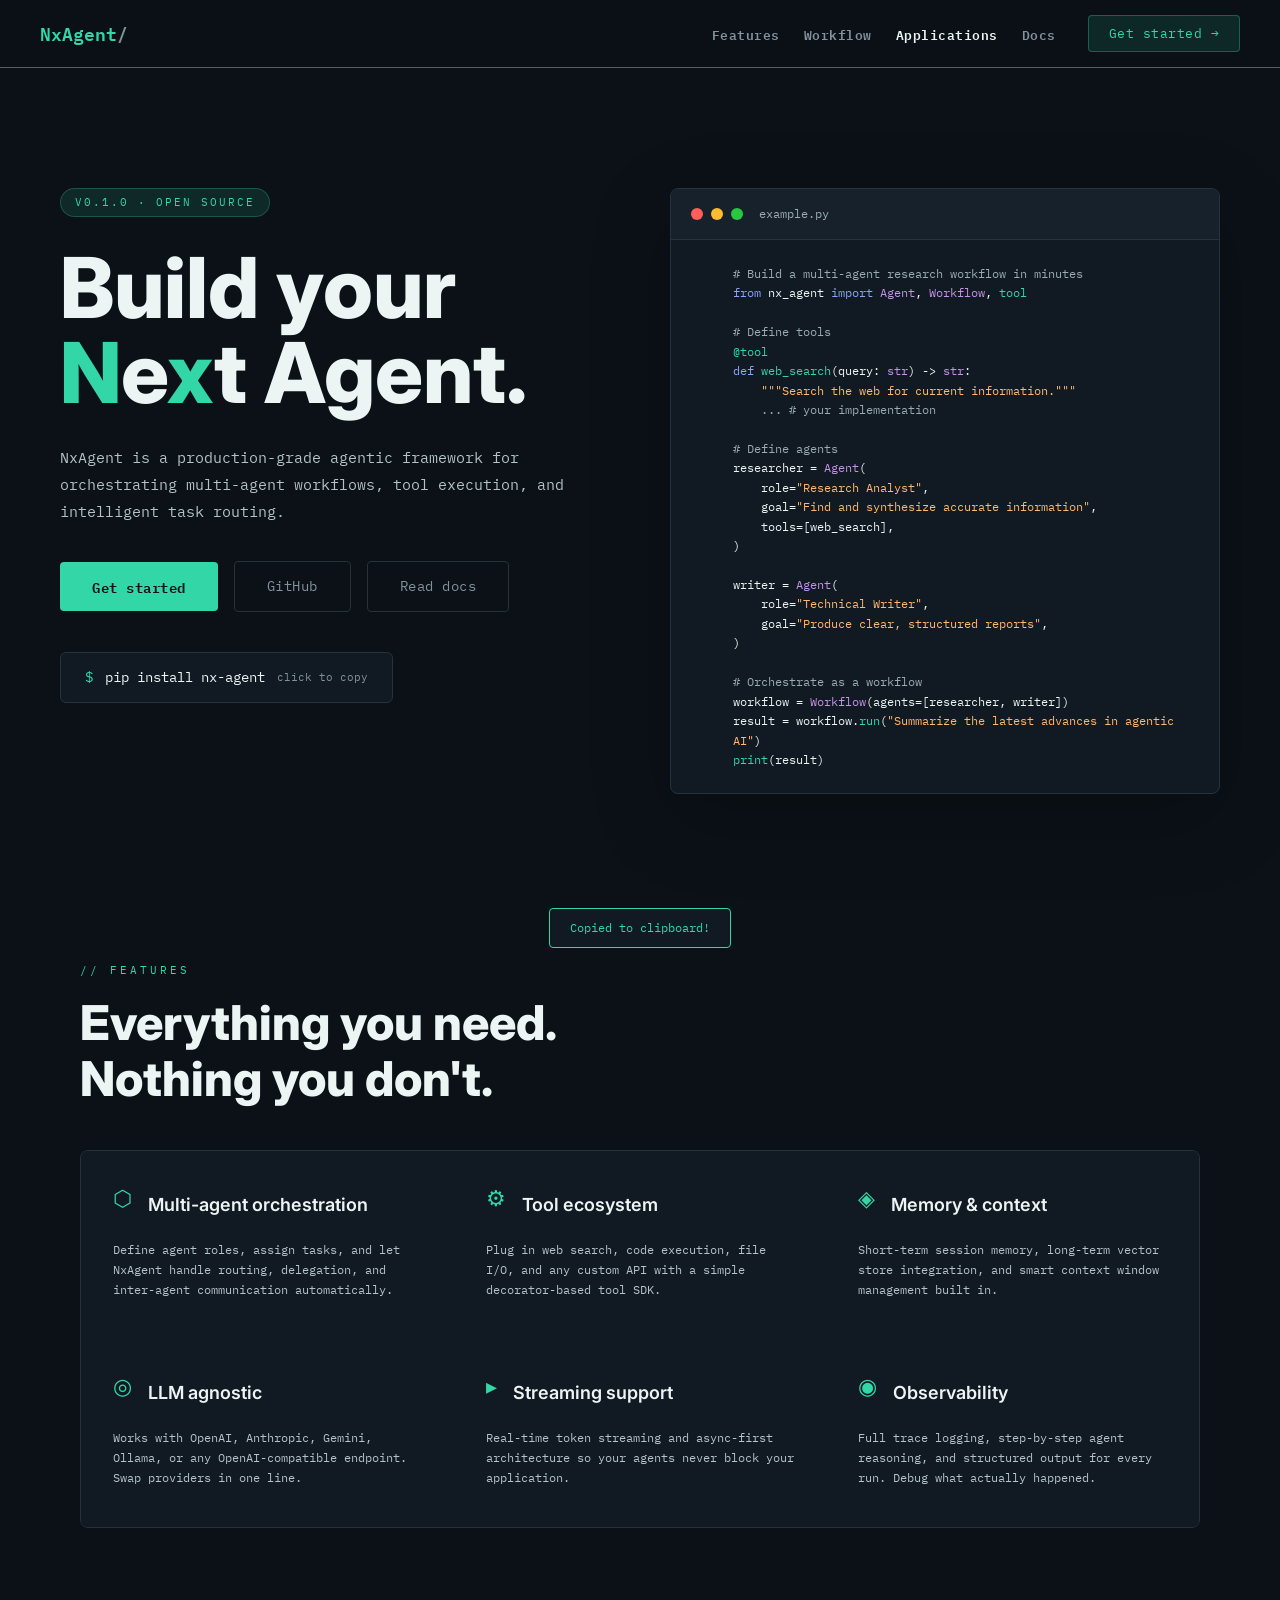
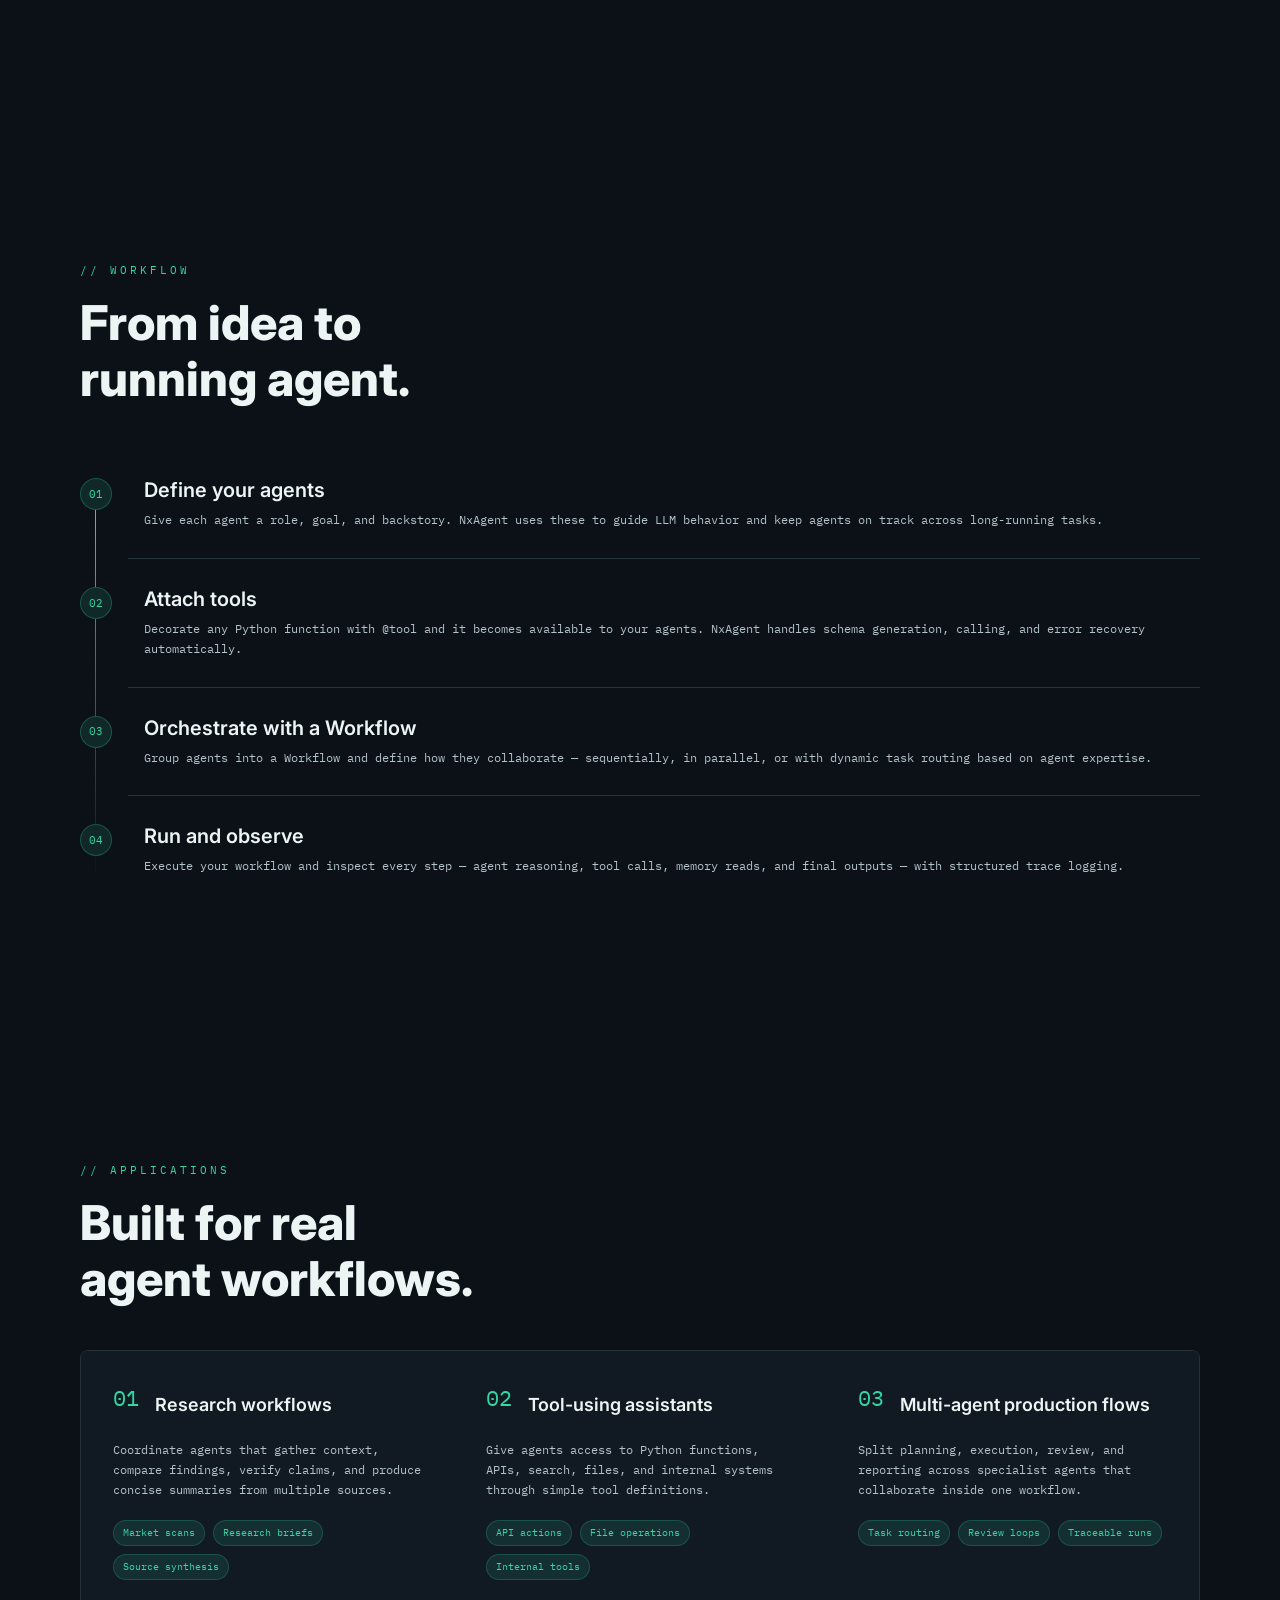
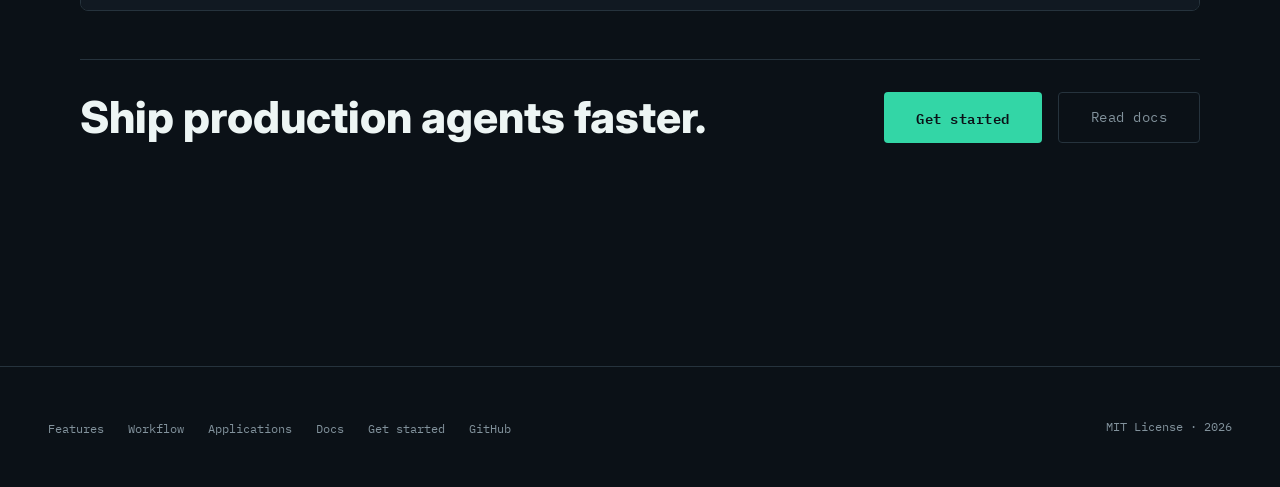
==== commit b61a8320: "feat: add license" ====
--- a/index.html
+++ b/index.html
@@ -232,7 +232,7 @@
     <li><a href="get-started/">Get started</a></li>
     <li><a href="https://github.com/nxagent/nxagent">GitHub</a></li>
   </ul>
-  <div class="footer-copy">MIT License · 2025</div>
+  <div class="footer-copy">MIT License · 2026</div>
 </footer>
 
 <!-- Toast -->
